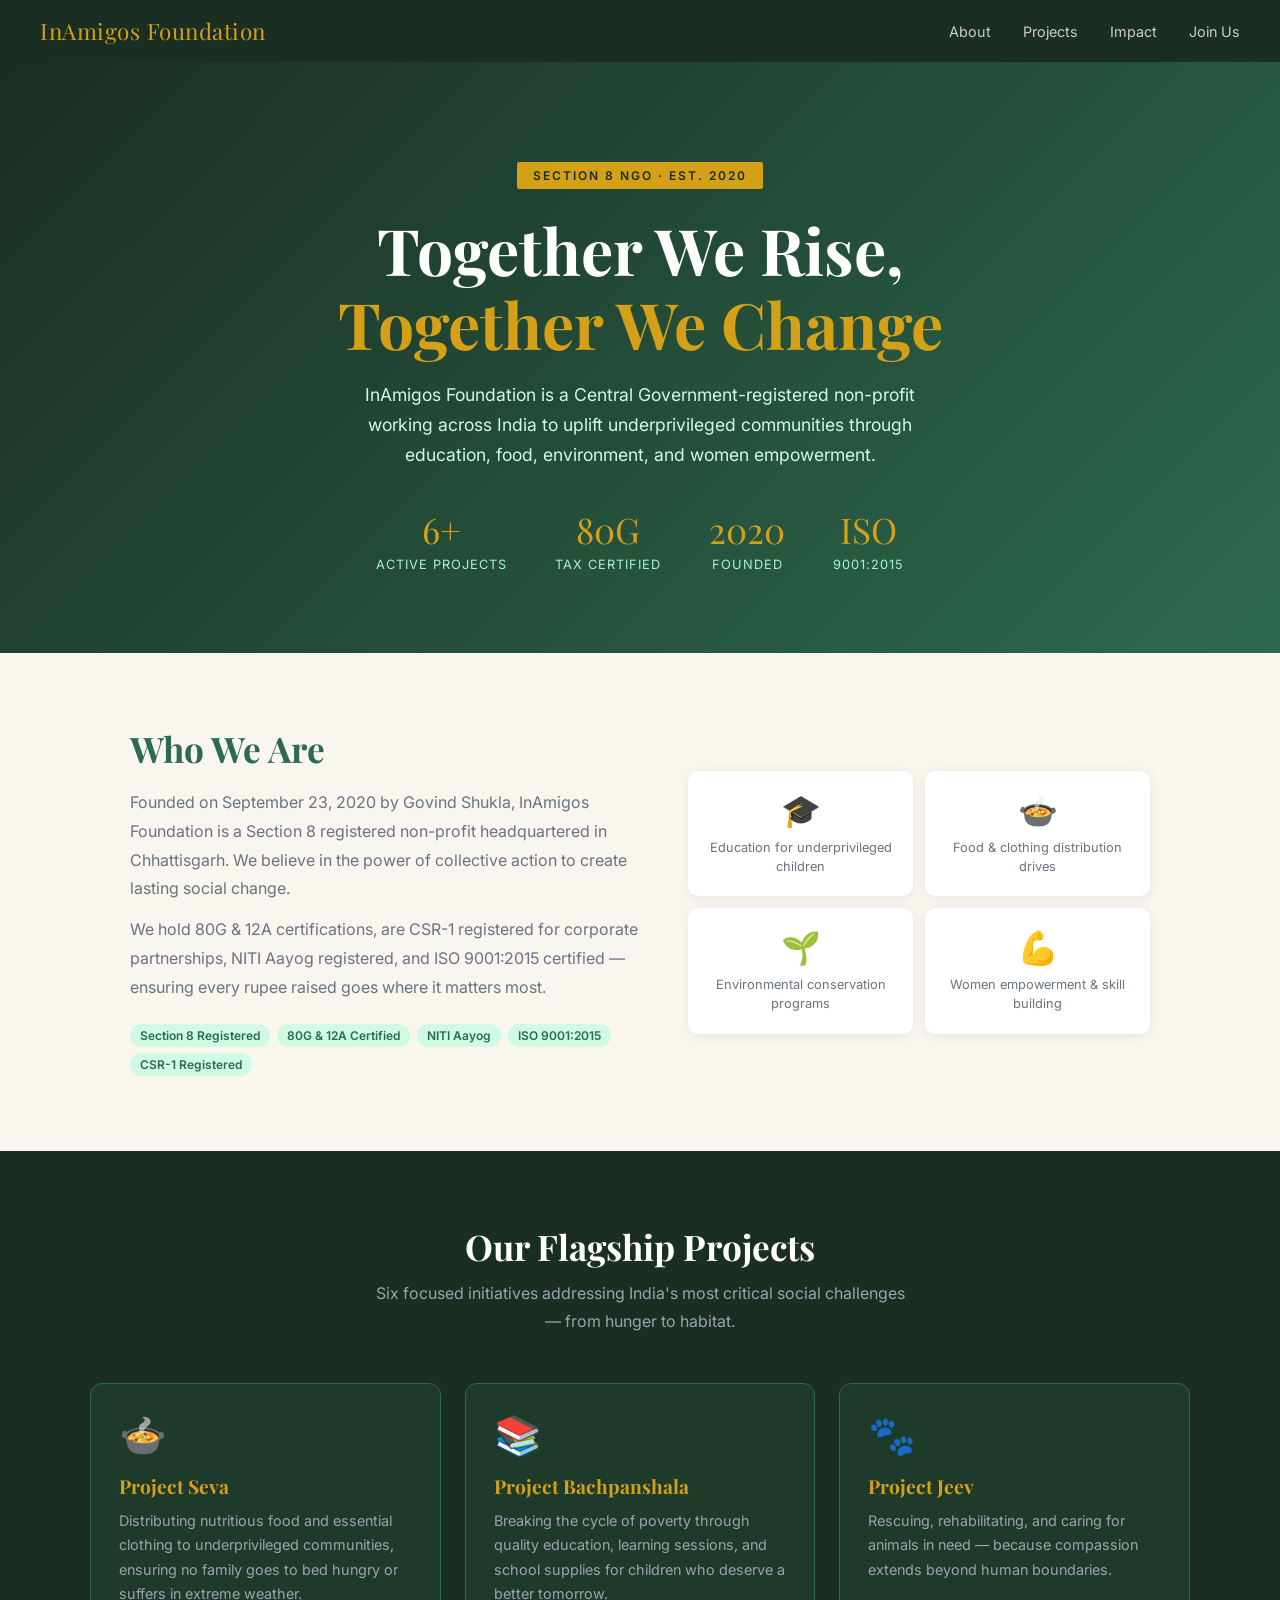
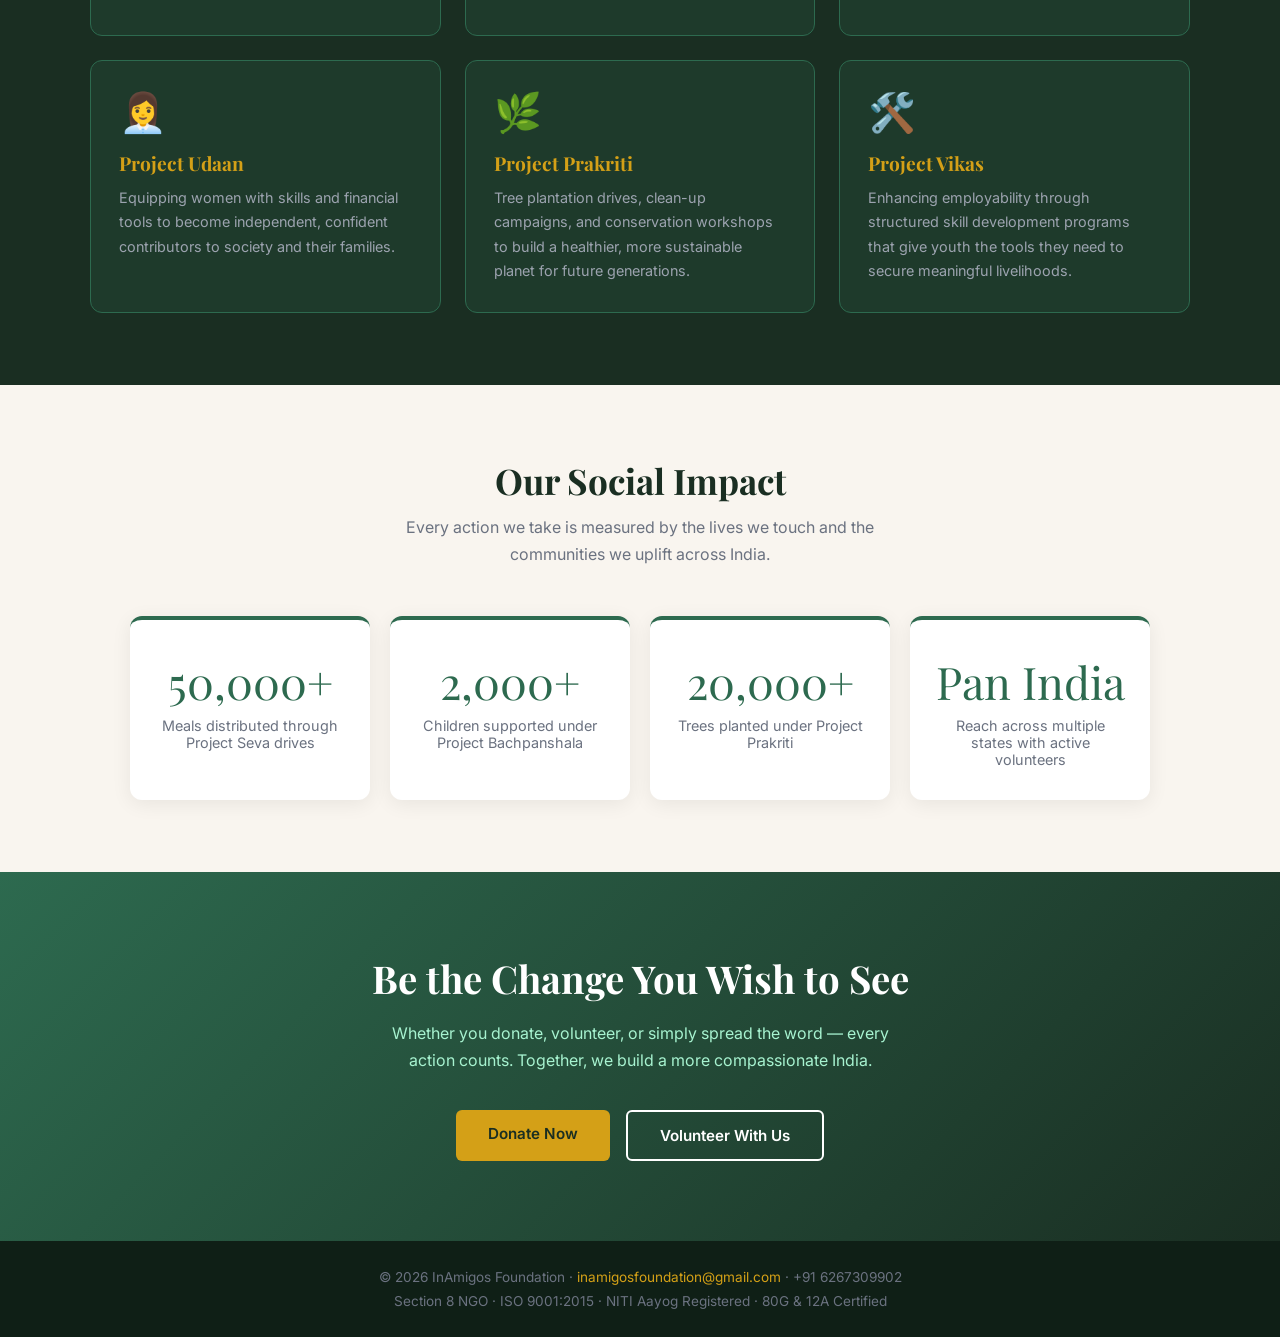
==== task1-awareness-webpage/index.html @ b18c1587 "Rename index.html to task1-awareness-webpage/index.html" ====
<!DOCTYPE html>
<html lang="en">

<head>
  <meta charset="UTF-8" />
  <meta name="viewport" content="width=device-width, initial-scale=1.0" />
  <title>InAmigos Foundation – Together We Rise</title>
  <link
    href="https://fonts.googleapis.com/css2?family=Playfair+Display:wght@700;900&family=Inter:wght@400;500;600&display=swap"
    rel="stylesheet" />
  <style>
    *,
    *::before,
    *::after {
      box-sizing: border-box;
      margin: 0;
      padding: 0;
    }

    :root {
      --green: #2D6A4F;
      --green-lt: #40916C;
      --gold: #D4A017;
      --cream: #F9F5EF;
      --dark: #1A2E22;
      --gray: #6B7280;
      --white: #FFFFFF;
    }

    body {
      font-family: 'Inter', sans-serif;
      background: var(--cream);
      color: var(--dark);
    }

    /* ── NAV ── */
    nav {
      background: var(--dark);
      padding: 16px 40px;
      display: flex;
      align-items: center;
      justify-content: space-between;
    }

    .nav-logo {
      font-family: 'Playfair Display', serif;
      font-size: 1.4rem;
      color: var(--gold);
      letter-spacing: 0.5px;
    }

    .nav-links a {
      color: #ccc;
      text-decoration: none;
      margin-left: 28px;
      font-size: 0.9rem;
      transition: color 0.2s;
    }

    .nav-links a:hover {
      color: var(--gold);
    }

    /* ── HERO ── */
    .hero {
      background: linear-gradient(135deg, var(--dark) 0%, var(--green) 100%);
      color: var(--white);
      padding: 100px 40px 80px;
      text-align: center;
      position: relative;
      overflow: hidden;
    }

    .hero::before {
      content: '';
      position: absolute;
      inset: 0;
      background: url("https://images.unsplash.com/photo-1532629345422-7515f3d16bb6?w=1400&q=80") center/cover no-repeat;
      opacity: 0.12;
    }

    .hero-content {
      position: relative;
      z-index: 1;
      max-width: 760px;
      margin: auto;
    }

    .hero-eyebrow {
      display: inline-block;
      background: var(--gold);
      color: var(--dark);
      font-size: 0.75rem;
      font-weight: 600;
      letter-spacing: 2px;
      text-transform: uppercase;
      padding: 6px 16px;
      border-radius: 2px;
      margin-bottom: 24px;
    }

    .hero h1 {
      font-family: 'Playfair Display', serif;
      font-size: clamp(2.4rem, 5vw, 4rem);
      line-height: 1.15;
      margin-bottom: 20px;
    }

    .hero h1 span {
      color: var(--gold);
    }

    .hero p {
      font-size: 1.1rem;
      color: #d1fae5;
      max-width: 580px;
      margin: 0 auto 36px;
      line-height: 1.7;
    }

    .hero-stats {
      display: flex;
      justify-content: center;
      gap: 48px;
      flex-wrap: wrap;
      margin-top: 20px;
    }

    .stat-item {
      text-align: center;
    }

    .stat-item .num {
      font-family: 'Playfair Display', serif;
      font-size: 2.2rem;
      color: var(--gold);
      display: block;
    }

    .stat-item .label {
      font-size: 0.8rem;
      color: #a7f3d0;
      letter-spacing: 1px;
      text-transform: uppercase;
    }

    /* ── ABOUT ── */
    .about {
      display: grid;
      grid-template-columns: 1fr 1fr;
      gap: 0;
      max-width: 1100px;
      margin: 72px auto;
      padding: 0 40px;
      align-items: center;
    }

    .about-text h2 {
      font-family: 'Playfair Display', serif;
      font-size: 2.2rem;
      color: var(--green);
      margin-bottom: 16px;
    }

    .about-text p {
      color: var(--gray);
      line-height: 1.8;
      margin-bottom: 12px;
    }

    .badge {
      display: inline-block;
      background: #d1fae5;
      color: var(--green);
      font-size: 0.75rem;
      font-weight: 600;
      padding: 4px 10px;
      border-radius: 99px;
      margin: 3px 3px 3px 0;
    }

    .about-visual {
      padding-left: 48px;
      display: grid;
      grid-template-columns: 1fr 1fr;
      gap: 12px;
    }

    .about-card {
      background: var(--white);
      border-radius: 10px;
      padding: 20px;
      box-shadow: 0 2px 12px rgba(0, 0, 0, 0.07);
      text-align: center;
    }

    .about-card .icon {
      font-size: 2rem;
      margin-bottom: 8px;
    }

    .about-card p {
      font-size: 0.8rem;
      color: var(--gray);
      line-height: 1.5;
    }

    /* ── PROJECTS ── */
    .projects-section {
      background: var(--dark);
      padding: 72px 40px;
    }

    .section-header {
      text-align: center;
      margin-bottom: 48px;
    }

    .section-header h2 {
      font-family: 'Playfair Display', serif;
      font-size: 2.2rem;
      color: var(--white);
      margin-bottom: 10px;
    }

    .section-header p {
      color: #9CA3AF;
      max-width: 540px;
      margin: auto;
      line-height: 1.7;
    }

    .projects-grid {
      display: grid;
      grid-template-columns: repeat(auto-fit, minmax(280px, 1fr));
      gap: 24px;
      max-width: 1100px;
      margin: auto;
    }

    .project-card {
      background: #1e3a2b;
      border: 1px solid #2D6A4F;
      border-radius: 12px;
      padding: 28px;
      transition: transform 0.2s, border-color 0.2s;
    }

    .project-card:hover {
      transform: translateY(-4px);
      border-color: var(--gold);
    }

    .project-icon {
      font-size: 2.4rem;
      margin-bottom: 14px;
    }

    .project-card h3 {
      font-family: 'Playfair Display', serif;
      font-size: 1.2rem;
      color: var(--gold);
      margin-bottom: 10px;
    }

    .project-card p {
      color: #9CA3AF;
      font-size: 0.9rem;
      line-height: 1.7;
    }

    /* ── IMPACT ── */
    .impact-section {
      padding: 72px 40px;
      max-width: 1100px;
      margin: auto;
    }

    .impact-section .section-header h2 {
      color: var(--dark);
    }

    .impact-section .section-header p {
      color: var(--gray);
    }

    .impact-grid {
      display: grid;
      grid-template-columns: repeat(auto-fit, minmax(220px, 1fr));
      gap: 20px;
      margin-top: 48px;
    }

    .impact-card {
      background: var(--white);
      border-radius: 12px;
      padding: 32px 24px;
      text-align: center;
      box-shadow: 0 4px 20px rgba(0, 0, 0, 0.07);
      border-top: 4px solid var(--green);
    }

    .impact-card .big {
      font-family: 'Playfair Display', serif;
      font-size: 2.8rem;
      color: var(--green);
    }

    .impact-card .desc {
      font-size: 0.9rem;
      color: var(--gray);
      margin-top: 6px;
    }

    /* ── CTA ── */
    .cta-section {
      background: linear-gradient(135deg, var(--green) 0%, var(--dark) 100%);
      padding: 80px 40px;
      text-align: center;
      color: var(--white);
    }

    .cta-section h2 {
      font-family: 'Playfair Display', serif;
      font-size: 2.4rem;
      margin-bottom: 16px;
    }

    .cta-section p {
      color: #a7f3d0;
      max-width: 520px;
      margin: 0 auto 36px;
      line-height: 1.7;
    }

    .cta-buttons {
      display: flex;
      gap: 16px;
      justify-content: center;
      flex-wrap: wrap;
    }

    .btn {
      padding: 14px 32px;
      border-radius: 6px;
      font-weight: 600;
      font-size: 0.95rem;
      cursor: pointer;
      text-decoration: none;
      transition: opacity 0.2s, transform 0.2s;
      display: inline-block;
    }

    .btn:hover {
      opacity: 0.88;
      transform: translateY(-2px);
    }

    .btn-gold {
      background: var(--gold);
      color: var(--dark);
    }

    .btn-outline {
      background: transparent;
      color: var(--white);
      border: 2px solid var(--white);
    }

    /* ── FOOTER ── */
    footer {
      background: #0f1f16;
      color: #6B7280;
      text-align: center;
      padding: 28px 40px;
      font-size: 0.85rem;
    }

    footer a {
      color: var(--gold);
      text-decoration: none;
    }

    /* ── RESPONSIVE ── */
    @media (max-width: 720px) {
      .about {
        grid-template-columns: 1fr;
      }

      .about-visual {
        padding-left: 0;
        margin-top: 32px;
      }

      nav {
        flex-direction: column;
        gap: 12px;
      }

      .hero {
        padding: 70px 20px 60px;
      }
    }
  </style>
</head>

<body>

  <!-- NAV -->
  <nav>
    <div class="nav-logo">InAmigos Foundation</div>
    <div class="nav-links">
      <a href="#about">About</a>
      <a href="#projects">Projects</a>
      <a href="#impact">Impact</a>
      <a href="#join">Join Us</a>
    </div>
  </nav>

  <!-- HERO -->
  <section class="hero">
    <div class="hero-content">
      <span class="hero-eyebrow">Section 8 NGO · Est. 2020</span>
      <h1>Together We Rise,<br /><span>Together We Change</span></h1>
      <p>InAmigos Foundation is a Central Government-registered non-profit working across India to uplift
        underprivileged communities through education, food, environment, and women empowerment.</p>
      <div class="hero-stats">
        <div class="stat-item"><span class="num">6+</span><span class="label">Active Projects</span></div>
        <div class="stat-item"><span class="num">80G</span><span class="label">Tax Certified</span></div>
        <div class="stat-item"><span class="num">2020</span><span class="label">Founded</span></div>
        <div class="stat-item"><span class="num">ISO</span><span class="label">9001:2015</span></div>
      </div>
    </div>
  </section>

  <!-- ABOUT -->
  <section class="about" id="about">
    <div class="about-text">
      <h2>Who We Are</h2>
      <p>Founded on September 23, 2020 by Govind Shukla, InAmigos Foundation is a Section 8 registered non-profit
        headquartered in Chhattisgarh. We believe in the power of collective action to create lasting social change.</p>
      <p>We hold 80G & 12A certifications, are CSR-1 registered for corporate partnerships, NITI Aayog registered, and
        ISO 9001:2015 certified — ensuring every rupee raised goes where it matters most.</p>
      <div style="margin-top: 20px;">
        <span class="badge">Section 8 Registered</span>
        <span class="badge">80G & 12A Certified</span>
        <span class="badge">NITI Aayog</span>
        <span class="badge">ISO 9001:2015</span>
        <span class="badge">CSR-1 Registered</span>
      </div>
    </div>
    <div class="about-visual">
      <div class="about-card">
        <div class="icon">🎓</div>
        <p>Education for underprivileged children</p>
      </div>
      <div class="about-card">
        <div class="icon">🍲</div>
        <p>Food & clothing distribution drives</p>
      </div>
      <div class="about-card">
        <div class="icon">🌱</div>
        <p>Environmental conservation programs</p>
      </div>
      <div class="about-card">
        <div class="icon">💪</div>
        <p>Women empowerment & skill building</p>
      </div>
    </div>
  </section>

  <!-- PROJECTS -->
  <section class="projects-section" id="projects">
    <div class="section-header">
      <h2>Our Flagship Projects</h2>
      <p>Six focused initiatives addressing India's most critical social challenges — from hunger to habitat.</p>
    </div>
    <div class="projects-grid">
      <div class="project-card">
        <div class="project-icon">🍲</div>
        <h3>Project Seva</h3>
        <p>Distributing nutritious food and essential clothing to underprivileged communities, ensuring no family goes
          to bed hungry or suffers in extreme weather.</p>
      </div>
      <div class="project-card">
        <div class="project-icon">📚</div>
        <h3>Project Bachpanshala</h3>
        <p>Breaking the cycle of poverty through quality education, learning sessions, and school supplies for children
          who deserve a better tomorrow.</p>
      </div>
      <div class="project-card">
        <div class="project-icon">🐾</div>
        <h3>Project Jeev</h3>
        <p>Rescuing, rehabilitating, and caring for animals in need — because compassion extends beyond human
          boundaries.</p>
      </div>
      <div class="project-card">
        <div class="project-icon">👩‍💼</div>
        <h3>Project Udaan</h3>
        <p>Equipping women with skills and financial tools to become independent, confident contributors to society and
          their families.</p>
      </div>
      <div class="project-card">
        <div class="project-icon">🌿</div>
        <h3>Project Prakriti</h3>
        <p>Tree plantation drives, clean-up campaigns, and conservation workshops to build a healthier, more sustainable
          planet for future generations.</p>
      </div>
      <div class="project-card">
        <div class="project-icon">🛠️</div>
        <h3>Project Vikas</h3>
        <p>Enhancing employability through structured skill development programs that give youth the tools they need to
          secure meaningful livelihoods.</p>
      </div>
    </div>
  </section>

  <!-- IMPACT -->
  <section class="impact-section" id="impact">
    <div class="section-header">
      <h2>Our Social Impact</h2>
      <p>Every action we take is measured by the lives we touch and the communities we uplift across India.</p>
    </div>
    <div class="impact-grid">
      <div class="impact-card">
        <div class="big">50,000+</div>
        <div class="desc">Meals distributed through Project Seva drives</div>
      </div>
      <div class="impact-card">
        <div class="big">2,000+</div>
        <div class="desc">Children supported under Project Bachpanshala</div>
      </div>
      <div class="impact-card">
        <div class="big">20,000+</div>
        <div class="desc">Trees planted under Project Prakriti</div>
      </div>
      <div class="impact-card">
        <div class="big">Pan India</div>
        <div class="desc">Reach across multiple states with active volunteers</div>
      </div>
    </div>
  </section>

  <!-- CTA -->
  <section class="cta-section" id="join">
    <h2>Be the Change You Wish to See</h2>
    <p>Whether you donate, volunteer, or simply spread the word — every action counts. Together, we build a more
      compassionate India.</p>
    <div class="cta-buttons">
      <a href="https://inamigosfoundation.org.in" class="btn btn-gold" target="_blank">Donate Now</a>
      <a href="https://inamigosfoundation.org.in" class="btn btn-outline" target="_blank">Volunteer With Us</a>
    </div>
  </section>

  <!-- FOOTER -->
  <footer>
    <p>© 2026 InAmigos Foundation · <a href="mailto:inamigosfoundation@gmail.com">inamigosfoundation@gmail.com</a> · +91
      6267309902</p>
    <p style="margin-top: 8px;">Section 8 NGO · ISO 9001:2015 · NITI Aayog Registered · 80G & 12A Certified</p>
  </footer>

</body>

</html>
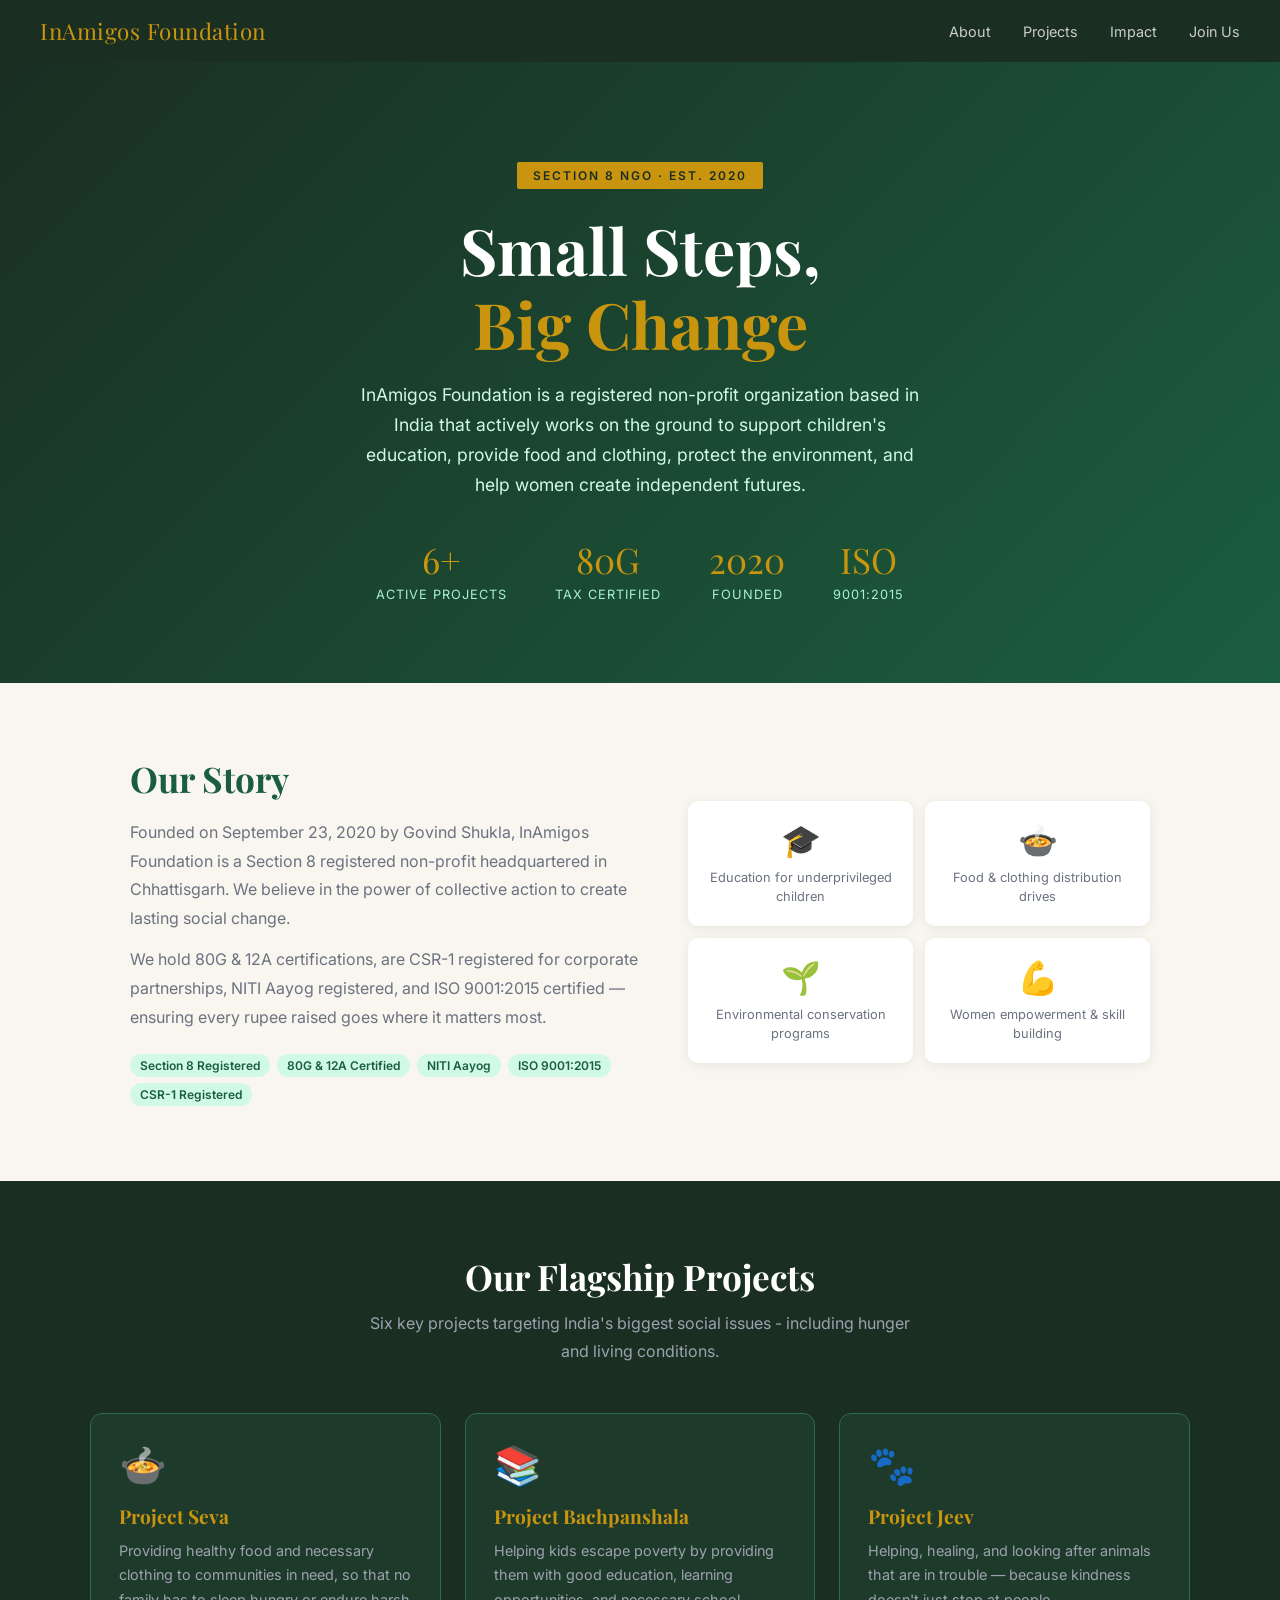
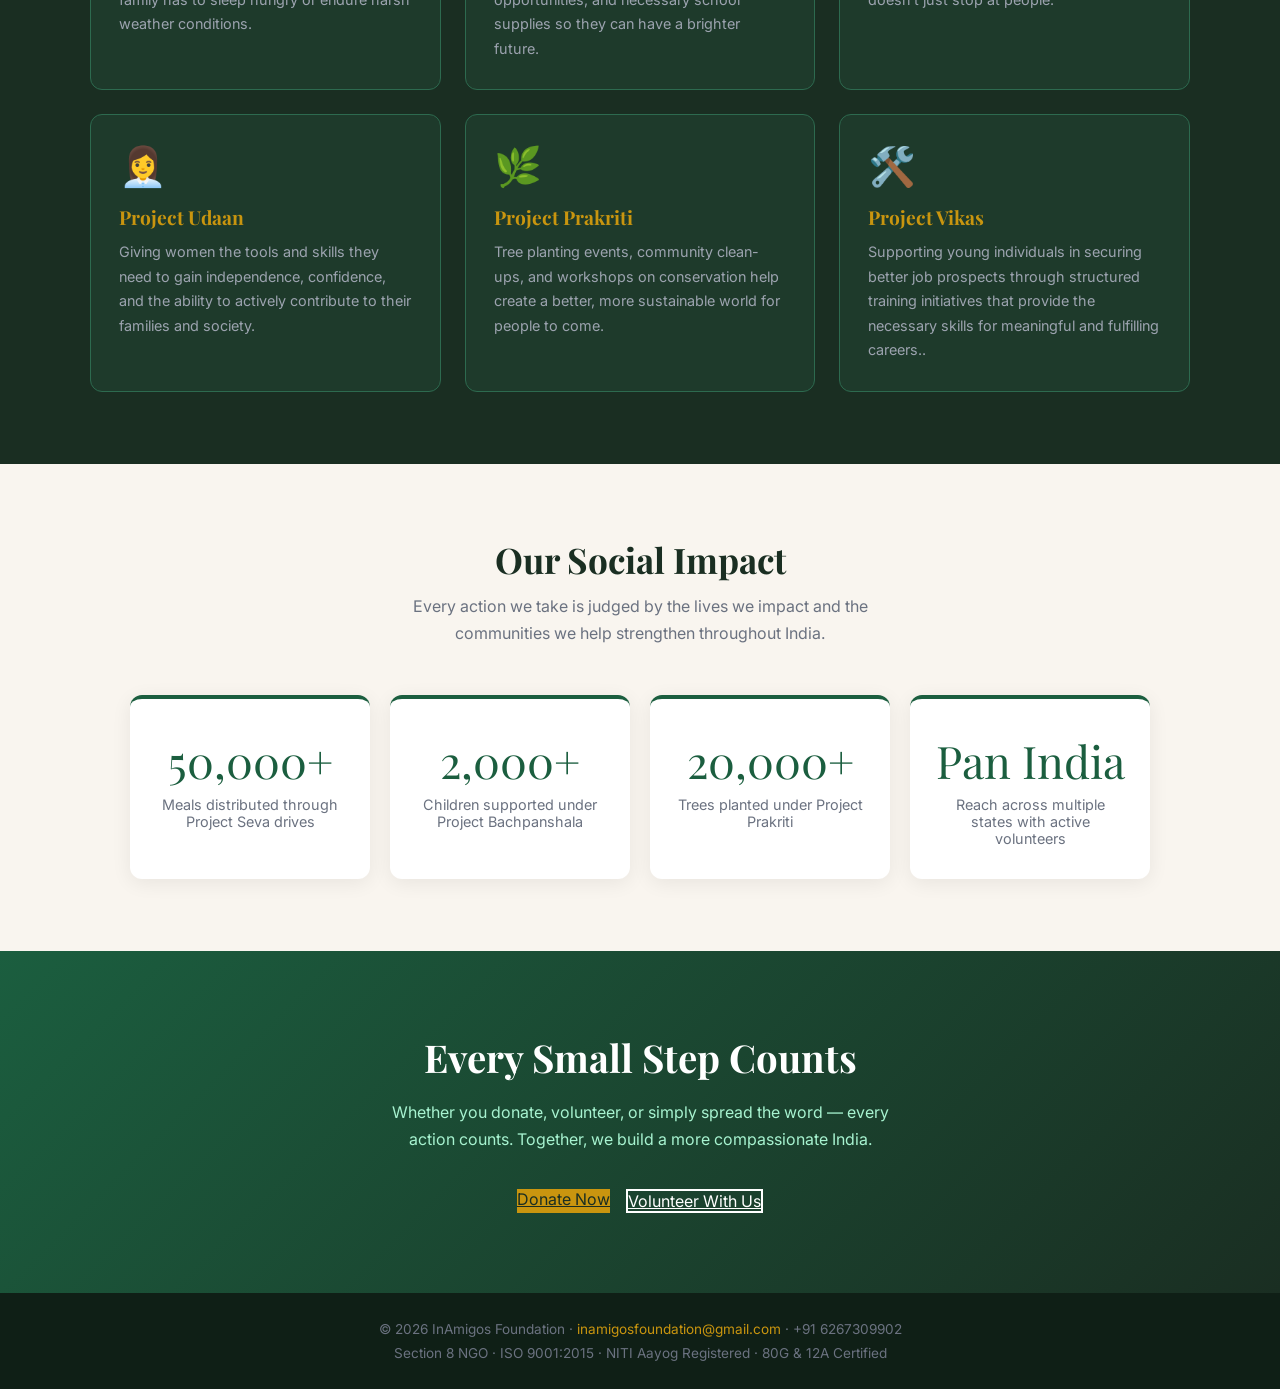
==== commit 6f3afc42: "Refactor HTML structure and update styles" ====
--- a/task1-awareness-webpage/index.html
+++ b/task1-awareness-webpage/index.html
@@ -2,413 +2,132 @@
 <html lang="en">
 
 <head>
-  <meta charset="UTF-8" />
-  <meta name="viewport" content="width=device-width, initial-scale=1.0" />
+  <meta charset="UTF-8">
+  <meta name="viewport" content="width=device-width, initial-scale=1.0">
   <title>InAmigos Foundation – Together We Rise</title>
-  <link
-    href="https://fonts.googleapis.com/css2?family=Playfair+Display:wght@700;900&family=Inter:wght@400;500;600&display=swap"
-    rel="stylesheet" />
+  <link href="https://fonts.googleapis.com/css2?family=Playfair+Display:wght@700;900&family=Inter:wght@400;500;600&display=swap" rel="stylesheet">
   <style>
-    *,
-    *::before,
-    *::after {
-      box-sizing: border-box;
-      margin: 0;
-      padding: 0;
+    *{box-sizing:border-box;margin:0;padding:0}
+    
+    :root {
+      --green-color:#1B5E3F;
+      --light-green:#40916C;
+      --gold-color:#C9950F;
+      --cream-bg:#F9F5EF;
+      --dark-brown:#1A2E22;
+      --grey-text:#6B7280;
+      --white-col:#FFFFFF;
     }
-
-    :root {
-      --green: #2D6A4F;
-      --green-lt: #40916C;
-      --gold: #D4A017;
-      --cream: #F9F5EF;
-      --dark: #1A2E22;
-      --gray: #6B7280;
-      --white: #FFFFFF;
-    }
-
-    body {
-      font-family: 'Inter', sans-serif;
-      background: var(--cream);
-      color: var(--dark);
-    }
-
-    /* ── NAV ── */
-    nav {
-      background: var(--dark);
-      padding: 16px 40px;
-      display: flex;
-      align-items: center;
-      justify-content: space-between;
-    }
-
-    .nav-logo {
-      font-family: 'Playfair Display', serif;
-      font-size: 1.4rem;
-      color: var(--gold);
-      letter-spacing: 0.5px;
-    }
-
-    .nav-links a {
-      color: #ccc;
-      text-decoration: none;
-      margin-left: 28px;
-      font-size: 0.9rem;
-      transition: color 0.2s;
-    }
-
-    .nav-links a:hover {
-      color: var(--gold);
-    }
-
-    /* ── HERO ── */
-    .hero {
-      background: linear-gradient(135deg, var(--dark) 0%, var(--green) 100%);
-      color: var(--white);
-      padding: 100px 40px 80px;
-      text-align: center;
-      position: relative;
-      overflow: hidden;
-    }
-
-    .hero::before {
-      content: '';
-      position: absolute;
-      inset: 0;
-      background: url("https://images.unsplash.com/photo-1532629345422-7515f3d16bb6?w=1400&q=80") center/cover no-repeat;
-      opacity: 0.12;
-    }
-
-    .hero-content {
-      position: relative;
-      z-index: 1;
-      max-width: 760px;
-      margin: auto;
-    }
-
-    .hero-eyebrow {
-      display: inline-block;
-      background: var(--gold);
-      color: var(--dark);
-      font-size: 0.75rem;
-      font-weight: 600;
-      letter-spacing: 2px;
-      text-transform: uppercase;
-      padding: 6px 16px;
-      border-radius: 2px;
-      margin-bottom: 24px;
-    }
-
-    .hero h1 {
-      font-family: 'Playfair Display', serif;
-      font-size: clamp(2.4rem, 5vw, 4rem);
-      line-height: 1.15;
-      margin-bottom: 20px;
-    }
-
-    .hero h1 span {
-      color: var(--gold);
-    }
-
-    .hero p {
-      font-size: 1.1rem;
-      color: #d1fae5;
-      max-width: 580px;
-      margin: 0 auto 36px;
-      line-height: 1.7;
-    }
-
-    .hero-stats {
-      display: flex;
-      justify-content: center;
-      gap: 48px;
-      flex-wrap: wrap;
-      margin-top: 20px;
-    }
-
-    .stat-item {
-      text-align: center;
-    }
-
-    .stat-item .num {
-      font-family: 'Playfair Display', serif;
-      font-size: 2.2rem;
-      color: var(--gold);
-      display: block;
-    }
-
-    .stat-item .label {
-      font-size: 0.8rem;
-      color: #a7f3d0;
-      letter-spacing: 1px;
-      text-transform: uppercase;
-    }
-
-    /* ── ABOUT ── */
-    .about {
-      display: grid;
-      grid-template-columns: 1fr 1fr;
-      gap: 0;
-      max-width: 1100px;
-      margin: 72px auto;
-      padding: 0 40px;
-      align-items: center;
-    }
-
-    .about-text h2 {
-      font-family: 'Playfair Display', serif;
-      font-size: 2.2rem;
-      color: var(--green);
-      margin-bottom: 16px;
-    }
-
-    .about-text p {
-      color: var(--gray);
-      line-height: 1.8;
-      margin-bottom: 12px;
-    }
-
-    .badge {
-      display: inline-block;
-      background: #d1fae5;
-      color: var(--green);
-      font-size: 0.75rem;
-      font-weight: 600;
-      padding: 4px 10px;
-      border-radius: 99px;
-      margin: 3px 3px 3px 0;
-    }
-
-    .about-visual {
-      padding-left: 48px;
-      display: grid;
-      grid-template-columns: 1fr 1fr;
-      gap: 12px;
-    }
-
-    .about-card {
-      background: var(--white);
-      border-radius: 10px;
-      padding: 20px;
-      box-shadow: 0 2px 12px rgba(0, 0, 0, 0.07);
-      text-align: center;
-    }
-
-    .about-card .icon {
-      font-size: 2rem;
-      margin-bottom: 8px;
-    }
-
-    .about-card p {
-      font-size: 0.8rem;
-      color: var(--gray);
-      line-height: 1.5;
-    }
-
-    /* ── PROJECTS ── */
-    .projects-section {
-      background: var(--dark);
-      padding: 72px 40px;
-    }
-
-    .section-header {
-      text-align: center;
-      margin-bottom: 48px;
-    }
-
-    .section-header h2 {
-      font-family: 'Playfair Display', serif;
-      font-size: 2.2rem;
-      color: var(--white);
-      margin-bottom: 10px;
-    }
-
-    .section-header p {
-      color: #9CA3AF;
-      max-width: 540px;
-      margin: auto;
-      line-height: 1.7;
-    }
-
-    .projects-grid {
-      display: grid;
-      grid-template-columns: repeat(auto-fit, minmax(280px, 1fr));
-      gap: 24px;
-      max-width: 1100px;
-      margin: auto;
-    }
-
-    .project-card {
-      background: #1e3a2b;
-      border: 1px solid #2D6A4F;
-      border-radius: 12px;
-      padding: 28px;
-      transition: transform 0.2s, border-color 0.2s;
-    }
-
-    .project-card:hover {
-      transform: translateY(-4px);
-      border-color: var(--gold);
-    }
-
-    .project-icon {
-      font-size: 2.4rem;
-      margin-bottom: 14px;
-    }
-
-    .project-card h3 {
-      font-family: 'Playfair Display', serif;
-      font-size: 1.2rem;
-      color: var(--gold);
-      margin-bottom: 10px;
-    }
-
-    .project-card p {
-      color: #9CA3AF;
-      font-size: 0.9rem;
-      line-height: 1.7;
-    }
-
-    /* ── IMPACT ── */
-    .impact-section {
-      padding: 72px 40px;
-      max-width: 1100px;
-      margin: auto;
-    }
-
-    .impact-section .section-header h2 {
-      color: var(--dark);
-    }
-
-    .impact-section .section-header p {
-      color: var(--gray);
-    }
-
-    .impact-grid {
-      display: grid;
-      grid-template-columns: repeat(auto-fit, minmax(220px, 1fr));
-      gap: 20px;
-      margin-top: 48px;
-    }
-
-    .impact-card {
-      background: var(--white);
-      border-radius: 12px;
-      padding: 32px 24px;
-      text-align: center;
-      box-shadow: 0 4px 20px rgba(0, 0, 0, 0.07);
-      border-top: 4px solid var(--green);
-    }
-
-    .impact-card .big {
-      font-family: 'Playfair Display', serif;
-      font-size: 2.8rem;
-      color: var(--green);
-    }
-
-    .impact-card .desc {
-      font-size: 0.9rem;
-      color: var(--gray);
-      margin-top: 6px;
-    }
-
-    /* ── CTA ── */
-    .cta-section {
-      background: linear-gradient(135deg, var(--green) 0%, var(--dark) 100%);
-      padding: 80px 40px;
-      text-align: center;
-      color: var(--white);
-    }
-
-    .cta-section h2 {
-      font-family: 'Playfair Display', serif;
-      font-size: 2.4rem;
-      margin-bottom: 16px;
-    }
-
-    .cta-section p {
-      color: #a7f3d0;
-      max-width: 520px;
-      margin: 0 auto 36px;
-      line-height: 1.7;
-    }
-
-    .cta-buttons {
-      display: flex;
-      gap: 16px;
-      justify-content: center;
-      flex-wrap: wrap;
-    }
-
-    .btn {
-      padding: 14px 32px;
-      border-radius: 6px;
-      font-weight: 600;
-      font-size: 0.95rem;
-      cursor: pointer;
-      text-decoration: none;
-      transition: opacity 0.2s, transform 0.2s;
-      display: inline-block;
-    }
-
-    .btn:hover {
-      opacity: 0.88;
-      transform: translateY(-2px);
-    }
-
-    .btn-gold {
-      background: var(--gold);
-      color: var(--dark);
-    }
-
-    .btn-outline {
-      background: transparent;
-      color: var(--white);
-      border: 2px solid var(--white);
-    }
-
-    /* ── FOOTER ── */
-    footer {
-      background: #0f1f16;
-      color: #6B7280;
-      text-align: center;
-      padding: 28px 40px;
-      font-size: 0.85rem;
-    }
-
-    footer a {
-      color: var(--gold);
-      text-decoration: none;
-    }
-
-    /* ── RESPONSIVE ── */
-    @media (max-width: 720px) {
-      .about {
-        grid-template-columns: 1fr;
-      }
-
-      .about-visual {
-        padding-left: 0;
-        margin-top: 32px;
-      }
-
-      nav {
-        flex-direction: column;
-        gap: 12px;
-      }
-
-      .hero {
-        padding: 70px 20px 60px;
-      }
-    }
+    
+    body{font-family:'Inter',sans-serif;background:var(--cream-bg);color:var(--dark-brown)}
+    
+    nav{background:var(--dark-brown);padding:16px 40px;display:flex;align-items:center;justify-content:space-between;}
+    
+    .navigation-logo{font-family:'Playfair Display',serif;font-size:1.4rem;color:var(--gold-color);letter-spacing:0.5px;}
+    
+    .nav-links a{color:#ccc;text-decoration:none;margin-left:28px;font-size:0.9rem;transition:color 0.2s;}
+    
+    .nav-links a:hover{color:var(--gold-color);}
+    
+    .hero-section{background:linear-gradient(135deg,var(--dark-brown) 0%,var(--green-color) 100%);color:var(--white-col);padding:100px 40px 80px;text-align:center;position:relative;overflow:hidden;}
+    
+    .hero-section::before{content:'';position:absolute;inset:0;background:url("https://images.unsplash.com/photo-1532629345422-7515f3d16bb6?w=1400&q=80") center/cover no-repeat;opacity:0.12;}
+    
+    .hero-main{position:relative;z-index:1;max-width:760px;margin:auto;}
+    
+    .hero-label{display:inline-block;background:var(--gold-color);color:var(--dark-brown);font-size:0.75rem;font-weight:600;letter-spacing:2px;text-transform:uppercase;padding:6px 16px;border-radius:2px;margin-bottom:24px;}
+    
+    .hero-section h1{font-family:'Playfair Display',serif;font-size:clamp(2.4rem,5vw,4rem);line-height:1.15;margin-bottom:20px;}
+    
+    .hero-section h1 span{color:var(--gold-color);}
+    
+    .hero-section p{font-size:1.1rem;color:#d1fae5;max-width:580px;margin:0 auto 36px;line-height:1.7;}
+    
+    .stats-container{display:flex;justify-content:center;gap:48px;flex-wrap:wrap;margin-top:20px;}
+    
+    .single-stat{text-align:center;}
+    
+    .stat-number{font-family:'Playfair Display',serif;font-size:2.2rem;color:var(--gold-color);display:block;}
+    
+    .stat-text{font-size:0.8rem;color:#a7f3d0;letter-spacing:1px;text-transform:uppercase;}
+    
+    .info-section{display:grid;grid-template-columns:1fr 1fr;gap:0;max-width:1100px;margin:72px auto;padding:0 40px;align-items:center;}
+    
+    .info-text h2{font-family:'Playfair Display',serif;font-size:2.2rem;color:var(--green-color);margin-bottom:16px;}
+    
+    .info-text p{color:var(--grey-text);line-height:1.8;margin-bottom:12px;}
+    
+    .label-tag{display:inline-block;background:#d1fae5;color:var(--green-color);font-size:0.75rem;font-weight:600;padding:4px 10px;border-radius:99px;margin:3px 3px 3px 0;}
+    
+    .info-image{padding-left:48px;display:grid;grid-template-columns:1fr 1fr;gap:12px;}
+    
+    .card-small{background:var(--white-col);border-radius:10px;padding:20px;box-shadow:0 2px 12px rgba(0,0,0,0.07);text-align:center;}
+    
+    .icon-img{font-size:2rem;margin-bottom:8px;}
+    
+    .card-small p{font-size:0.8rem;color:var(--grey-text);line-height:1.5;}
+    
+    .projects-area{background:var(--dark-brown);padding:72px 40px;}
+    
+    .header-part{text-align:center;margin-bottom:48px;}
+    
+    .header-part h2{font-family:'Playfair Display',serif;font-size:2.2rem;color:var(--white-col);margin-bottom:10px;}
+    
+    .header-part p{color:#9CA3AF;max-width:540px;margin:auto;line-height:1.7;}
+    
+    .cards-display{display:grid;grid-template-columns:repeat(auto-fit,minmax(280px,1fr));gap:24px;max-width:1100px;margin:auto;}
+    
+    .project-item{background:#1e3a2b;border:1px solid #2D6A4F;border-radius:12px;padding:28px;transition:transform 0.2s,border-color 0.2s;}
+    
+    .project-item:hover{transform:translateY(-4px);border-color:var(--gold-color);}
+    
+    .item-icon{font-size:2.4rem;margin-bottom:14px;}
+    
+    .project-item h3{font-family:'Playfair Display',serif;font-size:1.2rem;color:var(--gold-color);margin-bottom:10px;}
+    
+    .project-item p{color:#9CA3AF;font-size:0.9rem;line-height:1.7;}
+    
+    .impact-area{padding:72px 40px;max-width:1100px;margin:auto;}
+    
+    .impact-area .header-part h2{color:var(--dark-brown);}
+    
+    .impact-area .header-part p{color:var(--grey-text);}
+    
+    .impact-cards{display:grid;grid-template-columns:repeat(auto-fit,minmax(220px,1fr));gap:20px;margin-top:48px;}
+    
+    .impact-card{background:var(--white-col);border-radius:12px;padding:32px 24px;text-align:center;box-shadow:0 4px 20px rgba(0,0,0,0.07);border-top:4px solid var(--green-color);}
+    
+    .big-number{font-family:'Playfair Display',serif;font-size:2.8rem;color:var(--green-color);}
+    
+    .desc-text{font-size:0.9rem;color:var(--grey-text);margin-top:6px;}
+    
+    .call-to-action{background:linear-gradient(135deg,var(--green-color) 0%,var(--dark-brown) 100%);padding:80px 40px;text-align:center;color:var(--white-col);}
+    
+    .call-to-action h2{font-family:'Playfair Display',serif;font-size:2.4rem;margin-bottom:16px;}
+    
+    .call-to-action p{color:#a7f3d0;max-width:520px;margin:0 auto 36px;line-height:1.7;}
+    
+    .button-group{display:flex;gap:16px;justify-content:center;flex-wrap:wrap;}
+    
+    .main-button{padding:14px 32px;border-radius:6px;font-weight:600;font-size:0.95rem;cursor:pointer;text-decoration:none;transition:opacity 0.2s,transform 0.2s;display:inline-block;}
+    
+    .main-button:hover{opacity:0.88;transform:translateY(-2px);}
+    
+    .btn-gold-primary{background:var(--gold-color);color:var(--dark-brown);}
+    
+    .btn-outline-white{background:transparent;color:var(--white-col);border:2px solid var(--white-col);}
+    
+    footer{background:#0f1f16;color:#6B7280;text-align:center;padding:28px 40px;font-size:0.85rem;}
+    
+    footer a{color:var(--gold-color);text-decoration:none;}
+    
+    @media(max-width:720px){.info-section{grid-template-columns:1fr}.info-image{padding-left:0;margin-top:32px}nav{flex-direction:column;gap:12px}.hero-section{padding:70px 20px 60px}}
   </style>
 </head>
 
 <body>
-
-  <!-- NAV -->
   <nav>
-    <div class="nav-logo">InAmigos Foundation</div>
+    <div class="navigation-logo">InAmigos Foundation</div>
     <div class="nav-links">
       <a href="#about">About</a>
       <a href="#projects">Projects</a>
@@ -417,148 +136,129 @@
     </div>
   </nav>
 
-  <!-- HERO -->
-  <section class="hero">
-    <div class="hero-content">
-      <span class="hero-eyebrow">Section 8 NGO · Est. 2020</span>
-      <h1>Together We Rise,<br /><span>Together We Change</span></h1>
-      <p>InAmigos Foundation is a Central Government-registered non-profit working across India to uplift
-        underprivileged communities through education, food, environment, and women empowerment.</p>
-      <div class="hero-stats">
-        <div class="stat-item"><span class="num">6+</span><span class="label">Active Projects</span></div>
-        <div class="stat-item"><span class="num">80G</span><span class="label">Tax Certified</span></div>
-        <div class="stat-item"><span class="num">2020</span><span class="label">Founded</span></div>
-        <div class="stat-item"><span class="num">ISO</span><span class="label">9001:2015</span></div>
-      </div>
-    </div>
-  </section>
-
-  <!-- ABOUT -->
-  <section class="about" id="about">
-    <div class="about-text">
-      <h2>Who We Are</h2>
-      <p>Founded on September 23, 2020 by Govind Shukla, InAmigos Foundation is a Section 8 registered non-profit
-        headquartered in Chhattisgarh. We believe in the power of collective action to create lasting social change.</p>
-      <p>We hold 80G & 12A certifications, are CSR-1 registered for corporate partnerships, NITI Aayog registered, and
-        ISO 9001:2015 certified — ensuring every rupee raised goes where it matters most.</p>
-      <div style="margin-top: 20px;">
-        <span class="badge">Section 8 Registered</span>
-        <span class="badge">80G & 12A Certified</span>
-        <span class="badge">NITI Aayog</span>
-        <span class="badge">ISO 9001:2015</span>
-        <span class="badge">CSR-1 Registered</span>
-      </div>
-    </div>
-    <div class="about-visual">
-      <div class="about-card">
-        <div class="icon">🎓</div>
+  <section class="hero-section">
+    <div class="hero-main">
+      <span class="hero-label">Section 8 NGO · Est. 2020</span>
+      <h1>Small Steps,<br /><span>Big Change</span></h1>
+      <p>InAmigos Foundation is a registered non-profit organization based in India that actively works on the ground to support children's education, provide food and clothing, protect the environment, and help women create independent futures.</p>
+      <div class="stats-container">
+        <div class="single-stat"><span class="stat-number">6+</span><span class="stat-text">Active Projects</span></div>
+        <div class="single-stat"><span class="stat-number">80G</span><span class="stat-text">Tax Certified</span></div>
+        <div class="single-stat"><span class="stat-number">2020</span><span class="stat-text">Founded</span></div>
+        <div class="single-stat"><span class="stat-number">ISO</span><span class="stat-text">9001:2015</span></div>
+      </div>
+    </div>
+  </section>
+
+  <section class="info-section" id="about">
+    <div class="info-text">
+      <h2>Our Story</h2>
+      <p>Founded on September 23, 2020 by Govind Shukla, InAmigos Foundation is a Section 8 registered non-profit headquartered in Chhattisgarh. We believe in the power of collective action to create lasting social change.</p>
+      <p>We hold 80G & 12A certifications, are CSR-1 registered for corporate partnerships, NITI Aayog registered, and ISO 9001:2015 certified — ensuring every rupee raised goes where it matters most.</p>
+      <div style="margin-top:20px;">
+        <span class="label-tag">Section 8 Registered</span>
+        <span class="label-tag">80G & 12A Certified</span>
+        <span class="label-tag">NITI Aayog</span>
+        <span class="label-tag">ISO 9001:2015</span>
+        <span class="label-tag">CSR-1 Registered</span>
+      </div>
+    </div>
+    <div class="info-image">
+      <div class="card-small">
+        <div class="icon-img">🎓</div>
         <p>Education for underprivileged children</p>
       </div>
-      <div class="about-card">
-        <div class="icon">🍲</div>
+      <div class="card-small">
+        <div class="icon-img">🍲</div>
         <p>Food & clothing distribution drives</p>
       </div>
-      <div class="about-card">
-        <div class="icon">🌱</div>
+      <div class="card-small">
+        <div class="icon-img">🌱</div>
         <p>Environmental conservation programs</p>
       </div>
-      <div class="about-card">
-        <div class="icon">💪</div>
+      <div class="card-small">
+        <div class="icon-img">💪</div>
         <p>Women empowerment & skill building</p>
       </div>
     </div>
   </section>
 
-  <!-- PROJECTS -->
-  <section class="projects-section" id="projects">
-    <div class="section-header">
+  <section class="projects-area" id="projects">
+    <div class="header-part">
       <h2>Our Flagship Projects</h2>
-      <p>Six focused initiatives addressing India's most critical social challenges — from hunger to habitat.</p>
-    </div>
-    <div class="projects-grid">
-      <div class="project-card">
-        <div class="project-icon">🍲</div>
+      <p>Six key projects targeting India's biggest social issues - including hunger and living conditions.</p>
+    </div>
+    <div class="cards-display">
+      <div class="project-item">
+        <div class="item-icon">🍲</div>
         <h3>Project Seva</h3>
-        <p>Distributing nutritious food and essential clothing to underprivileged communities, ensuring no family goes
-          to bed hungry or suffers in extreme weather.</p>
-      </div>
-      <div class="project-card">
-        <div class="project-icon">📚</div>
+        <p>Providing healthy food and necessary clothing to communities in need, so that no family has to sleep hungry or endure harsh weather conditions.</p>
+      </div>
+      <div class="project-item">
+        <div class="item-icon">📚</div>
         <h3>Project Bachpanshala</h3>
-        <p>Breaking the cycle of poverty through quality education, learning sessions, and school supplies for children
-          who deserve a better tomorrow.</p>
-      </div>
-      <div class="project-card">
-        <div class="project-icon">🐾</div>
+        <p>Helping kids escape poverty by providing them with good education, learning opportunities, and necessary school supplies so they can have a brighter future.</p>
+      </div>
+      <div class="project-item">
+        <div class="item-icon">🐾</div>
         <h3>Project Jeev</h3>
-        <p>Rescuing, rehabilitating, and caring for animals in need — because compassion extends beyond human
-          boundaries.</p>
-      </div>
-      <div class="project-card">
-        <div class="project-icon">👩‍💼</div>
+        <p>Helping, healing, and looking after animals that are in trouble — because kindness doesn't just stop at people.</p>
+      </div>
+      <div class="project-item">
+        <div class="item-icon">👩‍💼</div>
         <h3>Project Udaan</h3>
-        <p>Equipping women with skills and financial tools to become independent, confident contributors to society and
-          their families.</p>
-      </div>
-      <div class="project-card">
-        <div class="project-icon">🌿</div>
+        <p>Giving women the tools and skills they need to gain independence, confidence, and the ability to actively contribute to their families and society.</p>
+      </div>
+      <div class="project-item">
+        <div class="item-icon">🌿</div>
         <h3>Project Prakriti</h3>
-        <p>Tree plantation drives, clean-up campaigns, and conservation workshops to build a healthier, more sustainable
-          planet for future generations.</p>
-      </div>
-      <div class="project-card">
-        <div class="project-icon">🛠️</div>
+        <p>Tree planting events, community clean-ups, and workshops on conservation help create a better, more sustainable world for people to come.</p>
+      </div>
+      <div class="project-item">
+        <div class="item-icon">🛠️</div>
         <h3>Project Vikas</h3>
-        <p>Enhancing employability through structured skill development programs that give youth the tools they need to
-          secure meaningful livelihoods.</p>
-      </div>
-    </div>
-  </section>
-
-  <!-- IMPACT -->
-  <section class="impact-section" id="impact">
-    <div class="section-header">
+        <p>Supporting young individuals in securing better job prospects through structured training initiatives that provide the necessary skills for meaningful and fulfilling careers..</p>
+      </div>
+    </div>
+  </section>
+
+  <section class="impact-area" id="impact">
+    <div class="header-part">
       <h2>Our Social Impact</h2>
-      <p>Every action we take is measured by the lives we touch and the communities we uplift across India.</p>
-    </div>
-    <div class="impact-grid">
-      <div class="impact-card">
-        <div class="big">50,000+</div>
-        <div class="desc">Meals distributed through Project Seva drives</div>
-      </div>
-      <div class="impact-card">
-        <div class="big">2,000+</div>
-        <div class="desc">Children supported under Project Bachpanshala</div>
-      </div>
-      <div class="impact-card">
-        <div class="big">20,000+</div>
-        <div class="desc">Trees planted under Project Prakriti</div>
-      </div>
-      <div class="impact-card">
-        <div class="big">Pan India</div>
-        <div class="desc">Reach across multiple states with active volunteers</div>
-      </div>
-    </div>
-  </section>
-
-  <!-- CTA -->
-  <section class="cta-section" id="join">
-    <h2>Be the Change You Wish to See</h2>
-    <p>Whether you donate, volunteer, or simply spread the word — every action counts. Together, we build a more
-      compassionate India.</p>
-    <div class="cta-buttons">
-      <a href="https://inamigosfoundation.org.in" class="btn btn-gold" target="_blank">Donate Now</a>
-      <a href="https://inamigosfoundation.org.in" class="btn btn-outline" target="_blank">Volunteer With Us</a>
-    </div>
-  </section>
-
-  <!-- FOOTER -->
+      <p>Every action we take is judged by the lives we impact and the communities we help strengthen throughout India.</p>
+    </div>
+    <div class="impact-cards">
+      <div class="impact-card">
+        <div class="big-number">50,000+</div>
+        <div class="desc-text">Meals distributed through Project Seva drives</div>
+      </div>
+      <div class="impact-card">
+        <div class="big-number">2,000+</div>
+        <div class="desc-text">Children supported under Project Bachpanshala</div>
+      </div>
+      <div class="impact-card">
+        <div class="big-number">20,000+</div>
+        <div class="desc-text">Trees planted under Project Prakriti</div>
+      </div>
+      <div class="impact-card">
+        <div class="big-number">Pan India</div>
+        <div class="desc-text">Reach across multiple states with active volunteers</div>
+      </div>
+    </div>
+  </section>
+
+  <section class="call-to-action" id="join">
+    <h2>Every Small Step Counts</h2>
+    <p>Whether you donate, volunteer, or simply spread the word — every action counts. Together, we build a more compassionate India.</p>
+    <div class="button-group">
+      <a href="https://inamigosfoundation.org.in" class="btn btn-gold-primary" target="_blank">Donate Now</a>
+      <a href="https://inamigosfoundation.org.in" class="btn btn-outline-white" target="_blank">Volunteer With Us</a>
+    </div>
+  </section>
+
   <footer>
-    <p>© 2026 InAmigos Foundation · <a href="mailto:inamigosfoundation@gmail.com">inamigosfoundation@gmail.com</a> · +91
-      6267309902</p>
-    <p style="margin-top: 8px;">Section 8 NGO · ISO 9001:2015 · NITI Aayog Registered · 80G & 12A Certified</p>
+    <p>© 2026 InAmigos Foundation · <a href="mailto:inamigosfoundation@gmail.com">inamigosfoundation@gmail.com</a> · +91 6267309902</p>
+    <p style="margin-top:8px;">Section 8 NGO · ISO 9001:2015 · NITI Aayog Registered · 80G & 12A Certified</p>
   </footer>
-
 </body>
-
 </html>
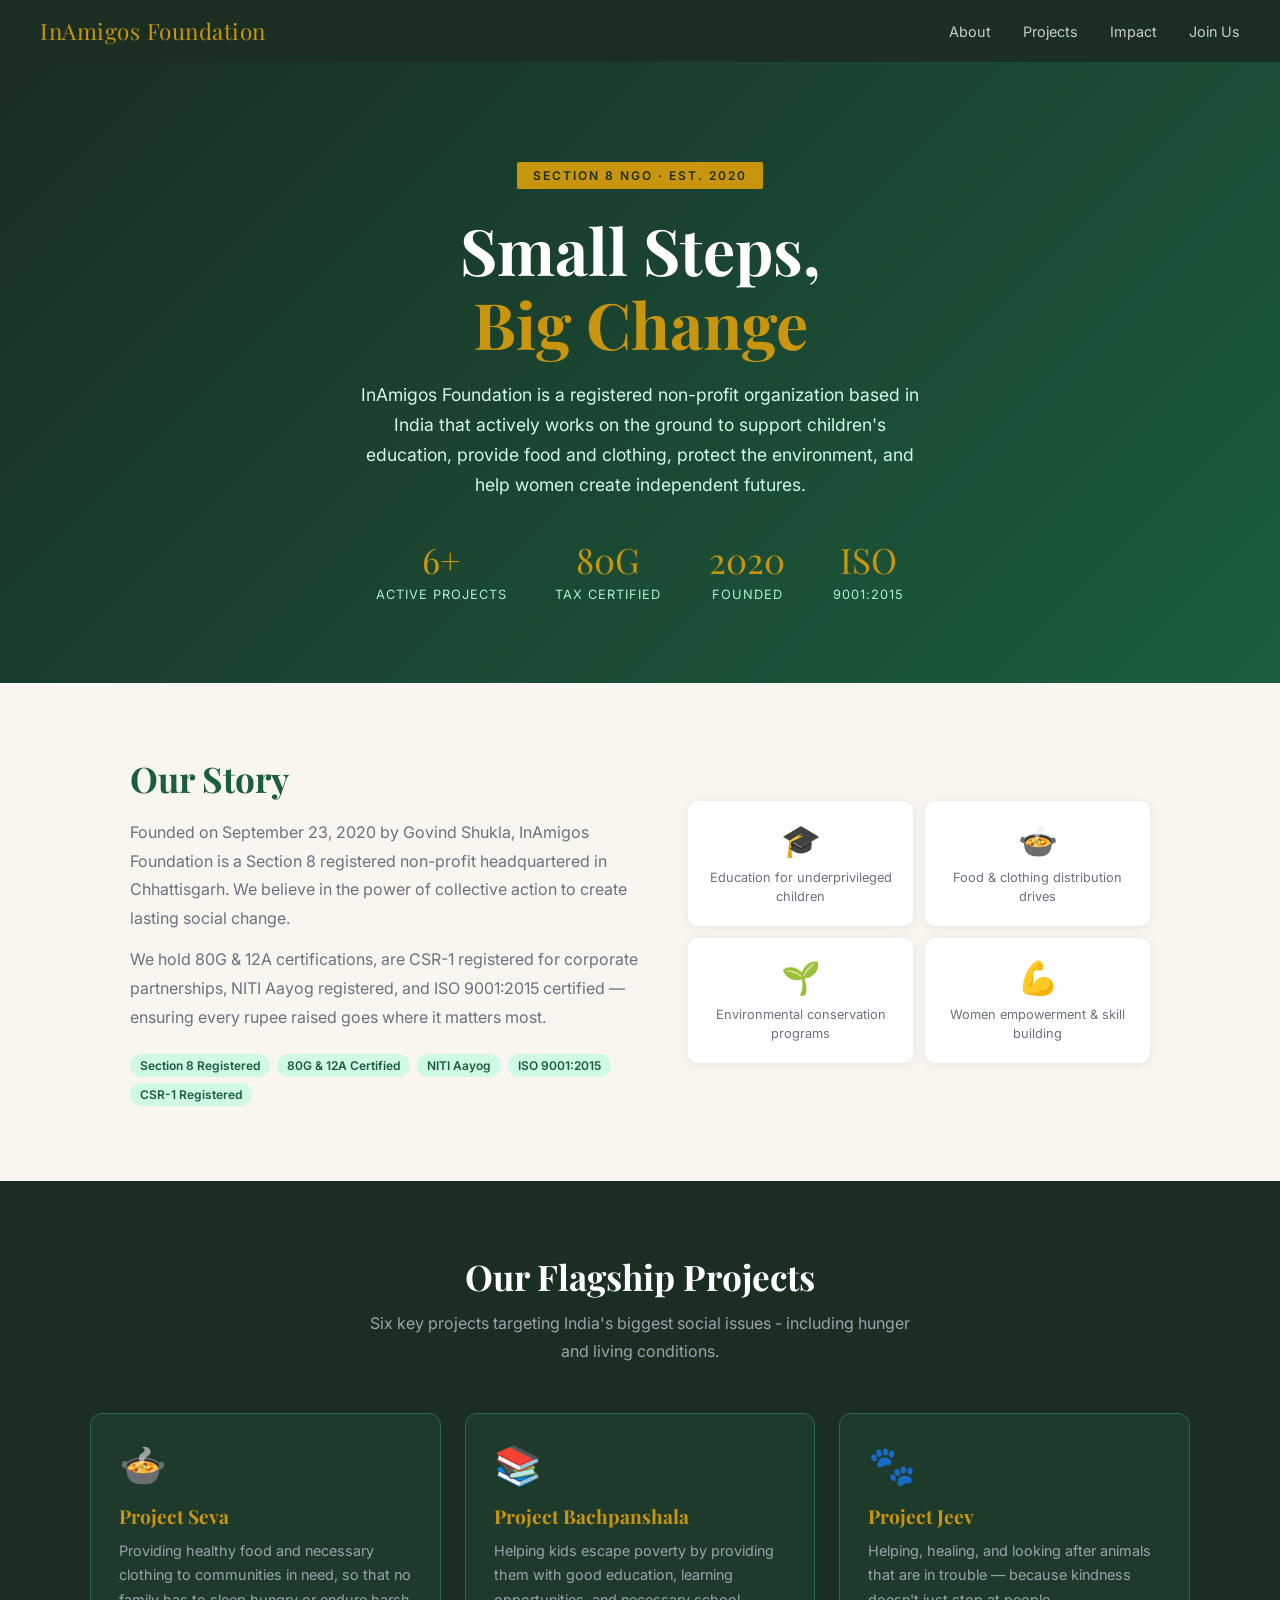
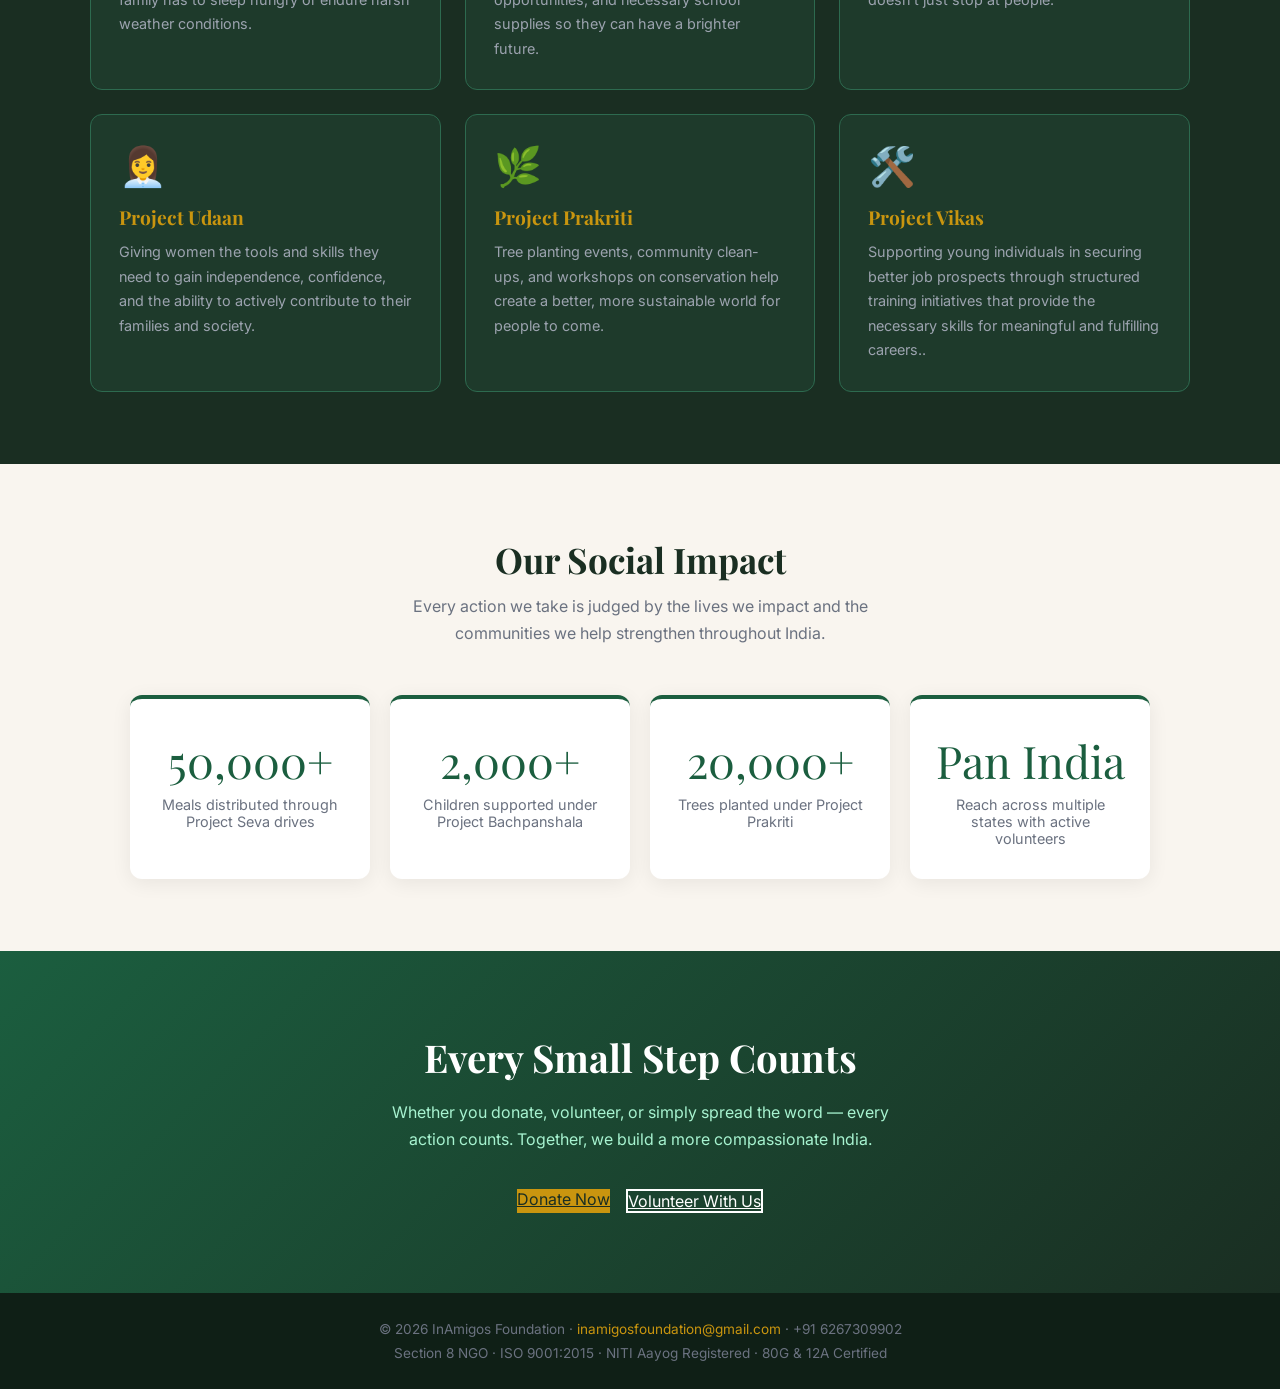
==== commit 0a87950d: "Refactor index.html for improved structure and styles Refactor HTML structure and styles for better " ====
--- a/task1-awareness-webpage/index.html
+++ b/task1-awareness-webpage/index.html
@@ -5,260 +5,544 @@
   <meta charset="UTF-8">
   <meta name="viewport" content="width=device-width, initial-scale=1.0">
   <title>InAmigos Foundation – Together We Rise</title>
-  <link href="https://fonts.googleapis.com/css2?family=Playfair+Display:wght@700;900&family=Inter:wght@400;500;600&display=swap" rel="stylesheet">
+  <link
+    href="https://fonts.googleapis.com/css2?family=Playfair+Display:wght@700;900&family=Inter:wght@400;500;600&display=swap"
+    rel="stylesheet">
   <style>
-    *{box-sizing:border-box;margin:0;padding:0}
-    
+    * {
+      box-sizing: border-box;
+      margin: 0;
+      padding: 0
+    }
+
     :root {
-      --green-color:#1B5E3F;
-      --light-green:#40916C;
-      --gold-color:#C9950F;
-      --cream-bg:#F9F5EF;
-      --dark-brown:#1A2E22;
-      --grey-text:#6B7280;
-      --white-col:#FFFFFF;
-    }
-    
-    body{font-family:'Inter',sans-serif;background:var(--cream-bg);color:var(--dark-brown)}
-    
-    nav{background:var(--dark-brown);padding:16px 40px;display:flex;align-items:center;justify-content:space-between;}
-    
-    .navigation-logo{font-family:'Playfair Display',serif;font-size:1.4rem;color:var(--gold-color);letter-spacing:0.5px;}
-    
-    .nav-links a{color:#ccc;text-decoration:none;margin-left:28px;font-size:0.9rem;transition:color 0.2s;}
-    
-    .nav-links a:hover{color:var(--gold-color);}
-    
-    .hero-section{background:linear-gradient(135deg,var(--dark-brown) 0%,var(--green-color) 100%);color:var(--white-col);padding:100px 40px 80px;text-align:center;position:relative;overflow:hidden;}
-    
-    .hero-section::before{content:'';position:absolute;inset:0;background:url("https://images.unsplash.com/photo-1532629345422-7515f3d16bb6?w=1400&q=80") center/cover no-repeat;opacity:0.12;}
-    
-    .hero-main{position:relative;z-index:1;max-width:760px;margin:auto;}
-    
-    .hero-label{display:inline-block;background:var(--gold-color);color:var(--dark-brown);font-size:0.75rem;font-weight:600;letter-spacing:2px;text-transform:uppercase;padding:6px 16px;border-radius:2px;margin-bottom:24px;}
-    
-    .hero-section h1{font-family:'Playfair Display',serif;font-size:clamp(2.4rem,5vw,4rem);line-height:1.15;margin-bottom:20px;}
-    
-    .hero-section h1 span{color:var(--gold-color);}
-    
-    .hero-section p{font-size:1.1rem;color:#d1fae5;max-width:580px;margin:0 auto 36px;line-height:1.7;}
-    
-    .stats-container{display:flex;justify-content:center;gap:48px;flex-wrap:wrap;margin-top:20px;}
-    
-    .single-stat{text-align:center;}
-    
-    .stat-number{font-family:'Playfair Display',serif;font-size:2.2rem;color:var(--gold-color);display:block;}
-    
-    .stat-text{font-size:0.8rem;color:#a7f3d0;letter-spacing:1px;text-transform:uppercase;}
-    
-    .info-section{display:grid;grid-template-columns:1fr 1fr;gap:0;max-width:1100px;margin:72px auto;padding:0 40px;align-items:center;}
-    
-    .info-text h2{font-family:'Playfair Display',serif;font-size:2.2rem;color:var(--green-color);margin-bottom:16px;}
-    
-    .info-text p{color:var(--grey-text);line-height:1.8;margin-bottom:12px;}
-    
-    .label-tag{display:inline-block;background:#d1fae5;color:var(--green-color);font-size:0.75rem;font-weight:600;padding:4px 10px;border-radius:99px;margin:3px 3px 3px 0;}
-    
-    .info-image{padding-left:48px;display:grid;grid-template-columns:1fr 1fr;gap:12px;}
-    
-    .card-small{background:var(--white-col);border-radius:10px;padding:20px;box-shadow:0 2px 12px rgba(0,0,0,0.07);text-align:center;}
-    
-    .icon-img{font-size:2rem;margin-bottom:8px;}
-    
-    .card-small p{font-size:0.8rem;color:var(--grey-text);line-height:1.5;}
-    
-    .projects-area{background:var(--dark-brown);padding:72px 40px;}
-    
-    .header-part{text-align:center;margin-bottom:48px;}
-    
-    .header-part h2{font-family:'Playfair Display',serif;font-size:2.2rem;color:var(--white-col);margin-bottom:10px;}
-    
-    .header-part p{color:#9CA3AF;max-width:540px;margin:auto;line-height:1.7;}
-    
-    .cards-display{display:grid;grid-template-columns:repeat(auto-fit,minmax(280px,1fr));gap:24px;max-width:1100px;margin:auto;}
-    
-    .project-item{background:#1e3a2b;border:1px solid #2D6A4F;border-radius:12px;padding:28px;transition:transform 0.2s,border-color 0.2s;}
-    
-    .project-item:hover{transform:translateY(-4px);border-color:var(--gold-color);}
-    
-    .item-icon{font-size:2.4rem;margin-bottom:14px;}
-    
-    .project-item h3{font-family:'Playfair Display',serif;font-size:1.2rem;color:var(--gold-color);margin-bottom:10px;}
-    
-    .project-item p{color:#9CA3AF;font-size:0.9rem;line-height:1.7;}
-    
-    .impact-area{padding:72px 40px;max-width:1100px;margin:auto;}
-    
-    .impact-area .header-part h2{color:var(--dark-brown);}
-    
-    .impact-area .header-part p{color:var(--grey-text);}
-    
-    .impact-cards{display:grid;grid-template-columns:repeat(auto-fit,minmax(220px,1fr));gap:20px;margin-top:48px;}
-    
-    .impact-card{background:var(--white-col);border-radius:12px;padding:32px 24px;text-align:center;box-shadow:0 4px 20px rgba(0,0,0,0.07);border-top:4px solid var(--green-color);}
-    
-    .big-number{font-family:'Playfair Display',serif;font-size:2.8rem;color:var(--green-color);}
-    
-    .desc-text{font-size:0.9rem;color:var(--grey-text);margin-top:6px;}
-    
-    .call-to-action{background:linear-gradient(135deg,var(--green-color) 0%,var(--dark-brown) 100%);padding:80px 40px;text-align:center;color:var(--white-col);}
-    
-    .call-to-action h2{font-family:'Playfair Display',serif;font-size:2.4rem;margin-bottom:16px;}
-    
-    .call-to-action p{color:#a7f3d0;max-width:520px;margin:0 auto 36px;line-height:1.7;}
-    
-    .button-group{display:flex;gap:16px;justify-content:center;flex-wrap:wrap;}
-    
-    .main-button{padding:14px 32px;border-radius:6px;font-weight:600;font-size:0.95rem;cursor:pointer;text-decoration:none;transition:opacity 0.2s,transform 0.2s;display:inline-block;}
-    
-    .main-button:hover{opacity:0.88;transform:translateY(-2px);}
-    
-    .btn-gold-primary{background:var(--gold-color);color:var(--dark-brown);}
-    
-    .btn-outline-white{background:transparent;color:var(--white-col);border:2px solid var(--white-col);}
-    
-    footer{background:#0f1f16;color:#6B7280;text-align:center;padding:28px 40px;font-size:0.85rem;}
-    
-    footer a{color:var(--gold-color);text-decoration:none;}
-    
-    @media(max-width:720px){.info-section{grid-template-columns:1fr}.info-image{padding-left:0;margin-top:32px}nav{flex-direction:column;gap:12px}.hero-section{padding:70px 20px 60px}}
+      --green1: #1B5E3F;
+      --light_green: #40916C;
+      --gold: #C9950F;
+      --creamBg: #F9F5EF;
+      --brown_dark: #1A2E22;
+      --greyText: #6B7280;
+      --white1: #FFFFFF;
+    }
+
+    body {
+      font-family: 'Inter', sans-serif;
+      background: var(--creamBg);
+      color: var(--brown_dark)
+    }
+
+    nav {
+      background: var(--brown_dark);
+      padding: 16px 40px;
+      display: flex;
+      align-items: center;
+      justify-content: space-between;
+    }
+
+    .logo_txt {
+      font-family: 'Playfair Display', serif;
+      font-size: 1.4rem;
+      color: var(--gold);
+      letter-spacing: 0.5px;
+    }
+
+    .navlinks a {
+      color: #ccc;
+      text-decoration: none;
+      margin-left: 28px;
+      font-size: 0.9rem;
+      transition: color 0.2s;
+    }
+
+    .navlinks a:hover {
+      color: var(--gold);
+    }
+
+    .hero_box {
+      background: linear-gradient(135deg, var(--brown_dark) 0%, var(--green1) 100%);
+      color: var(--white1);
+      padding: 100px 40px 80px;
+      text-align: center;
+      position: relative;
+      overflow: hidden;
+    }
+
+    .hero_box::before {
+      content: '';
+      position: absolute;
+      inset: 0;
+      background: url("https://images.unsplash.com/photo-1532629345422-7515f3d16bb6?w=1400&q=80") center/cover no-repeat;
+      opacity: 0.12;
+    }
+
+    .heroInner {
+      position: relative;
+      z-index: 1;
+      max-width: 760px;
+      margin: auto;
+    }
+
+    .heroTag {
+      display: inline-block;
+      background: var(--gold);
+      color: var(--brown_dark);
+      font-size: 0.75rem;
+      font-weight: 600;
+      letter-spacing: 2px;
+      text-transform: uppercase;
+      padding: 6px 16px;
+      border-radius: 2px;
+      margin-bottom: 24px;
+    }
+
+    .hero_box h1 {
+      font-family: 'Playfair Display', serif;
+      font-size: clamp(2.4rem, 5vw, 4rem);
+      line-height: 1.15;
+      margin-bottom: 20px;
+    }
+
+    .hero_box h1 span {
+      color: var(--gold);
+    }
+
+    .hero_box p {
+      font-size: 1.1rem;
+      color: #d1fae5;
+      max-width: 580px;
+      margin: 0 auto 36px;
+      line-height: 1.7;
+    }
+
+    .stats_wrap {
+      display: flex;
+      justify-content: center;
+      gap: 48px;
+      flex-wrap: wrap;
+      margin-top: 20px;
+    }
+
+    .statBox {
+      text-align: center;
+    }
+
+    .statnum {
+      font-family: 'Playfair Display', serif;
+      font-size: 35px;
+      color: var(--gold);
+      display: block;
+    }
+
+    .stat_label {
+      font-size: 0.8rem;
+      color: #a7f3d0;
+      letter-spacing: 1px;
+      text-transform: uppercase;
+    }
+
+    .aboutSection {
+      display: grid;
+      grid-template-columns: 1fr 1fr;
+      gap: 0;
+      max-width: 1100px;
+      margin: 72px auto;
+      padding: 0 40px;
+      align-items: center;
+    }
+
+    .about_txt h2 {
+      font-family: 'Playfair Display', serif;
+      font-size: 2.2rem;
+      color: var(--green1);
+      margin-bottom: 16px;
+    }
+
+    .about_txt p {
+      color: var(--greyText);
+      line-height: 1.8;
+      margin-bottom: 12px;
+    }
+
+    .tagpill {
+      display: inline-block;
+      background: #d1fae5;
+      color: var(--green1);
+      font-size: 0.75rem;
+      font-weight: 600;
+      padding: 4px 10px;
+      border-radius: 99px;
+      margin: 3px 3px 3px 0;
+    }
+
+    .about_img_grid {
+      padding-left: 48px;
+      display: grid;
+      grid-template-columns: 1fr 1fr;
+      gap: 12px;
+    }
+
+    .mini_card {
+      background: var(--white1);
+      border-radius: 10px;
+      padding: 20px;
+      box-shadow: 0 2px 12px rgba(0, 0, 0, 0.07);
+      text-align: center;
+    }
+
+    .cardIcon {
+      font-size: 2rem;
+      margin-bottom: 8px;
+    }
+
+    .mini_card p {
+      font-size: 0.8rem;
+      color: var(--greyText);
+      line-height: 1.5;
+    }
+
+    .projects_box {
+      background: var(--brown_dark);
+      padding: 72px 40px;
+    }
+
+    .sectionHead {
+      text-align: center;
+      margin-bottom: 48px;
+    }
+
+    .sectionHead h2 {
+      font-family: 'Playfair Display', serif;
+      font-size: 2.2rem;
+      color: var(--white1);
+      margin-bottom: 10px;
+    }
+
+    .sectionHead p {
+      color: #9CA3AF;
+      max-width: 540px;
+      margin: auto;
+      line-height: 1.7;
+    }
+
+    .card_grid {
+      display: grid;
+      grid-template-columns: repeat(auto-fit, minmax(280px, 1fr));
+      gap: 24px;
+      max-width: 1100px;
+      margin: auto;
+    }
+
+    .projectBox {
+      background: #1e3a2b;
+      border: 1px solid #2D6A4F;
+      border-radius: 12px;
+      padding: 28px;
+      transition: transform 0.2s, border-color 0.2s;
+    }
+
+    .projectBox:hover {
+      transform: translateY(-4px);
+      border-color: var(--gold);
+    }
+
+    .proj_icon {
+      font-size: 2.4rem;
+      margin-bottom: 14px;
+    }
+
+    .projectBox h3 {
+      font-family: 'Playfair Display', serif;
+      font-size: 1.2rem;
+      color: var(--gold);
+      margin-bottom: 10px;
+    }
+
+    .projectBox p {
+      color: #9CA3AF;
+      font-size: 0.9rem;
+      line-height: 1.7;
+    }
+
+    .impact_section {
+      padding: 72px 40px;
+      max-width: 1100px;
+      margin: auto;
+    }
+
+    .impact_section .sectionHead h2 {
+      color: var(--brown_dark);
+    }
+
+    .impact_section .sectionHead p {
+      color: var(--greyText);
+    }
+
+    .impactGrid {
+      display: grid;
+      grid-template-columns: repeat(auto-fit, minmax(220px, 1fr));
+      gap: 20px;
+      margin-top: 48px;
+    }
+
+    .impact_card {
+      background: var(--white1);
+      border-radius: 12px;
+      padding: 32px 24px;
+      text-align: center;
+      box-shadow: 0 4px 20px rgba(0, 0, 0, 0.07);
+      border-top: 4px solid var(--green1);
+    }
+
+    .big_num {
+      font-family: 'Playfair Display', serif;
+      font-size: 2.8rem;
+      color: var(--green1);
+    }
+
+    .smallDesc {
+      font-size: 0.9rem;
+      color: var(--greyText);
+      margin-top: 6px;
+    }
+
+    .cta_box {
+      background: linear-gradient(135deg, var(--green1) 0%, var(--brown_dark) 100%);
+      padding: 80px 40px;
+      text-align: center;
+      color: var(--white1);
+    }
+
+    .cta_box h2 {
+      font-family: 'Playfair Display', serif;
+      font-size: 2.4rem;
+      margin-bottom: 16px;
+    }
+
+    .cta_box p {
+      color: #a7f3d0;
+      max-width: 520px;
+      margin: 0 auto 36px;
+      line-height: 1.7;
+    }
+
+    .btn_group {
+      display: flex;
+      gap: 16px;
+      justify-content: center;
+      flex-wrap: wrap;
+    }
+
+    .btnCore {
+      padding: 14px 32px;
+      border-radius: 6px;
+      font-weight: 600;
+      font-size: 0.95rem;
+      cursor: pointer;
+      text-decoration: none;
+      transition: opacity 0.2s, transform 0.2s;
+      display: inline-block;
+    }
+
+    .btnCore:hover {
+      opacity: 0.88;
+      transform: translateY(-2px);
+      cursor: pointer;
+    }
+
+    .btn_gold {
+      background: var(--gold);
+      color: var(--brown_dark);
+    }
+
+    .btn_white {
+      background: transparent;
+      color: var(--white1);
+      border: 2px solid var(--white1);
+    }
+
+    footer {
+      background: #0f1f16;
+      color: #6B7280;
+      text-align: center;
+      padding: 28px 40px;
+      font-size: 0.85rem;
+    }
+
+    footer a {
+      color: var(--gold);
+      text-decoration: none;
+    }
+
+    @media(max-width:720px) {
+      .aboutSection {
+        grid-template-columns: 1fr
+      }
+
+      .about_img_grid {
+        padding-left: 0;
+        margin-top: 32px
+      }
+
+      nav {
+        flex-direction: column;
+        gap: 12px
+      }
+
+      .hero_box {
+        padding: 70px 20px 60px
+      }
+    }
   </style>
 </head>
 
 <body>
   <nav>
-    <div class="navigation-logo">InAmigos Foundation</div>
-    <div class="nav-links">
+    <div class="logo_txt">InAmigos Foundation</div>
+    <div class='navlinks'>
       <a href="#about">About</a>
       <a href="#projects">Projects</a>
       <a href="#impact">Impact</a>
-      <a href="#join">Join Us</a>
+      <a href='#join'>Join Us</a>
     </div>
   </nav>
 
-  <section class="hero-section">
-    <div class="hero-main">
-      <span class="hero-label">Section 8 NGO · Est. 2020</span>
+  <section class="hero_box">
+    <div class="heroInner">
+      <span class="heroTag">Section 8 NGO · Est. 2020</span>
       <h1>Small Steps,<br /><span>Big Change</span></h1>
-      <p>InAmigos Foundation is a registered non-profit organization based in India that actively works on the ground to support children's education, provide food and clothing, protect the environment, and help women create independent futures.</p>
-      <div class="stats-container">
-        <div class="single-stat"><span class="stat-number">6+</span><span class="stat-text">Active Projects</span></div>
-        <div class="single-stat"><span class="stat-number">80G</span><span class="stat-text">Tax Certified</span></div>
-        <div class="single-stat"><span class="stat-number">2020</span><span class="stat-text">Founded</span></div>
-        <div class="single-stat"><span class="stat-number">ISO</span><span class="stat-text">9001:2015</span></div>
+      <p>InAmigos Foundation is a registered non-profit organization based in India that actively works on the ground to
+        support children's education, provide food and clothing, protect the environment, and help women create
+        independent futures.</p>
+      <div class="stats_wrap">
+        <div class="statBox"><span class="statnum">6+</span><span class="stat_label">Active Projects</span></div>
+        <div class="statBox"><span class="statnum">80G</span><span class="stat_label">Tax Certified</span></div>
+        <div class="statBox"><span class="statnum">2020</span><span class="stat_label">Founded</span></div>
+        <div class="statBox"><span class="statnum">ISO</span><span class="stat_label">9001:2015</span></div>
       </div>
     </div>
   </section>
 
-  <section class="info-section" id="about">
-    <div class="info-text">
+  <section class="aboutSection" id="about">
+    <div class="about_txt">
       <h2>Our Story</h2>
-      <p>Founded on September 23, 2020 by Govind Shukla, InAmigos Foundation is a Section 8 registered non-profit headquartered in Chhattisgarh. We believe in the power of collective action to create lasting social change.</p>
-      <p>We hold 80G & 12A certifications, are CSR-1 registered for corporate partnerships, NITI Aayog registered, and ISO 9001:2015 certified — ensuring every rupee raised goes where it matters most.</p>
+      <p>Founded on September 23, 2020 by Govind Shukla, InAmigos Foundation is a Section 8 registered non-profit
+        headquartered in Chhattisgarh. We believe in the power of collective action to create lasting social change.</p>
+      <p>We hold 80G & 12A certifications, are CSR-1 registered for corporate partnerships, NITI Aayog registered, and
+        ISO 9001:2015 certified — ensuring every rupee raised goes where it matters most.</p>
       <div style="margin-top:20px;">
-        <span class="label-tag">Section 8 Registered</span>
-        <span class="label-tag">80G & 12A Certified</span>
-        <span class="label-tag">NITI Aayog</span>
-        <span class="label-tag">ISO 9001:2015</span>
-        <span class="label-tag">CSR-1 Registered</span>
-      </div>
-    </div>
-    <div class="info-image">
-      <div class="card-small">
-        <div class="icon-img">🎓</div>
+        <span class="tagpill">Section 8 Registered</span>
+        <span class="tagpill">80G & 12A Certified</span>
+        <span class="tagpill">NITI Aayog</span>
+        <span class="tagpill">ISO 9001:2015</span>
+        <span class="tagpill">CSR-1 Registered</span>
+      </div>
+    </div>
+    <div class="about_img_grid">
+      <div class="mini_card">
+        <div class="cardIcon">🎓</div>
         <p>Education for underprivileged children</p>
       </div>
-      <div class="card-small">
-        <div class="icon-img">🍲</div>
+      <div class="mini_card">
+        <div class="cardIcon">🍲</div>
         <p>Food & clothing distribution drives</p>
       </div>
-      <div class="card-small">
-        <div class="icon-img">🌱</div>
+      <div class="mini_card">
+        <div class="cardIcon">🌱</div>
         <p>Environmental conservation programs</p>
       </div>
-      <div class="card-small">
-        <div class="icon-img">💪</div>
+      <div class="mini_card">
+        <div class="cardIcon">💪</div>
         <p>Women empowerment & skill building</p>
       </div>
     </div>
   </section>
 
-  <section class="projects-area" id="projects">
-    <div class="header-part">
+  <section class="projects_box" id="projects">
+    <div class="sectionHead">
       <h2>Our Flagship Projects</h2>
       <p>Six key projects targeting India's biggest social issues - including hunger and living conditions.</p>
     </div>
-    <div class="cards-display">
-      <div class="project-item">
-        <div class="item-icon">🍲</div>
+    <div class="card_grid">
+      <div class="projectBox">
+        <div class="proj_icon">🍲</div>
         <h3>Project Seva</h3>
-        <p>Providing healthy food and necessary clothing to communities in need, so that no family has to sleep hungry or endure harsh weather conditions.</p>
-      </div>
-      <div class="project-item">
-        <div class="item-icon">📚</div>
+        <p>Providing healthy food and necessary clothing to communities in need, so that no family has to sleep hungry
+          or endure harsh weather conditions.</p>
+      </div>
+      <div class="projectBox">
+        <div class="proj_icon">📚</div>
         <h3>Project Bachpanshala</h3>
-        <p>Helping kids escape poverty by providing them with good education, learning opportunities, and necessary school supplies so they can have a brighter future.</p>
-      </div>
-      <div class="project-item">
-        <div class="item-icon">🐾</div>
+        <p>Helping kids escape poverty by providing them with good education, learning opportunities, and necessary
+          school supplies so they can have a brighter future.</p>
+      </div>
+      <div class="projectBox">
+        <div class="proj_icon">🐾</div>
         <h3>Project Jeev</h3>
-        <p>Helping, healing, and looking after animals that are in trouble — because kindness doesn't just stop at people.</p>
-      </div>
-      <div class="project-item">
-        <div class="item-icon">👩‍💼</div>
+        <p>Helping, healing, and looking after animals that are in trouble — because kindness doesn't just stop at
+          people.</p>
+      </div>
+      <div class="projectBox">
+        <div class="proj_icon">👩‍💼</div>
         <h3>Project Udaan</h3>
-        <p>Giving women the tools and skills they need to gain independence, confidence, and the ability to actively contribute to their families and society.</p>
-      </div>
-      <div class="project-item">
-        <div class="item-icon">🌿</div>
+        <p>Giving women the tools and skills they need to gain independence, confidence, and the ability to actively
+          contribute to their families and society.</p>
+      </div>
+      <div class="projectBox">
+        <div class="proj_icon">🌿</div>
         <h3>Project Prakriti</h3>
-        <p>Tree planting events, community clean-ups, and workshops on conservation help create a better, more sustainable world for people to come.</p>
-      </div>
-      <div class="project-item">
-        <div class="item-icon">🛠️</div>
+        <p>Tree planting events, community clean-ups, and workshops on conservation help create a better, more
+          sustainable world for people to come.</p>
+      </div>
+      <div class="projectBox">
+        <div class="proj_icon">🛠️</div>
         <h3>Project Vikas</h3>
-        <p>Supporting young individuals in securing better job prospects through structured training initiatives that provide the necessary skills for meaningful and fulfilling careers..</p>
+        <p>Supporting young individuals in securing better job prospects through structured training initiatives that
+          provide the necessary skills for meaningful and fulfilling careers..</p>
       </div>
     </div>
   </section>
 
-  <section class="impact-area" id="impact">
-    <div class="header-part">
+  <section class="impact_section" id="impact">
+    <div class="sectionHead">
       <h2>Our Social Impact</h2>
-      <p>Every action we take is judged by the lives we impact and the communities we help strengthen throughout India.</p>
-    </div>
-    <div class="impact-cards">
-      <div class="impact-card">
-        <div class="big-number">50,000+</div>
-        <div class="desc-text">Meals distributed through Project Seva drives</div>
-      </div>
-      <div class="impact-card">
-        <div class="big-number">2,000+</div>
-        <div class="desc-text">Children supported under Project Bachpanshala</div>
-      </div>
-      <div class="impact-card">
-        <div class="big-number">20,000+</div>
-        <div class="desc-text">Trees planted under Project Prakriti</div>
-      </div>
-      <div class="impact-card">
-        <div class="big-number">Pan India</div>
-        <div class="desc-text">Reach across multiple states with active volunteers</div>
+      <p>Every action we take is judged by the lives we impact and the communities we help strengthen throughout India.
+      </p>
+    </div>
+    <div class="impactGrid">
+      <div class="impact_card">
+        <div class="big_num">50,000+</div>
+        <div class="smallDesc">Meals distributed through Project Seva drives</div>
+      </div>
+      <div class="impact_card">
+        <div class="big_num">2,000+</div>
+        <div class="smallDesc">Children supported under Project Bachpanshala</div>
+      </div>
+      <div class="impact_card">
+        <div class="big_num">20,000+</div>
+        <div class="smallDesc">Trees planted under Project Prakriti</div>
+      </div>
+      <div class="impact_card">
+        <div class="big_num">Pan India</div>
+        <div class="smallDesc">Reach across multiple states with active volunteers</div>
       </div>
     </div>
   </section>
 
-  <section class="call-to-action" id="join">
+  <section class="cta_box" id="join">
     <h2>Every Small Step Counts</h2>
-    <p>Whether you donate, volunteer, or simply spread the word — every action counts. Together, we build a more compassionate India.</p>
-    <div class="button-group">
-      <a href="https://inamigosfoundation.org.in" class="btn btn-gold-primary" target="_blank">Donate Now</a>
-      <a href="https://inamigosfoundation.org.in" class="btn btn-outline-white" target="_blank">Volunteer With Us</a>
+    <p>Whether you donate, volunteer, or simply spread the word — every action counts. Together, we build a more
+      compassionate India.</p>
+    <div class="btn_group">
+      <a href="https://inamigosfoundation.org.in" class="btn btn_gold" target="_blank">Donate Now</a>
+      <a href="https://inamigosfoundation.org.in" class="btn btn_white" target="_blank">Volunteer With Us</a>
     </div>
   </section>
 
   <footer>
-    <p>© 2026 InAmigos Foundation · <a href="mailto:inamigosfoundation@gmail.com">inamigosfoundation@gmail.com</a> · +91 6267309902</p>
+    <p>© 2026 InAmigos Foundation · <a href="mailto:inamigosfoundation@gmail.com">inamigosfoundation@gmail.com</a> · +91
+      6267309902</p>
     <p style="margin-top:8px;">Section 8 NGO · ISO 9001:2015 · NITI Aayog Registered · 80G & 12A Certified</p>
   </footer>
 </body>
+
 </html>
